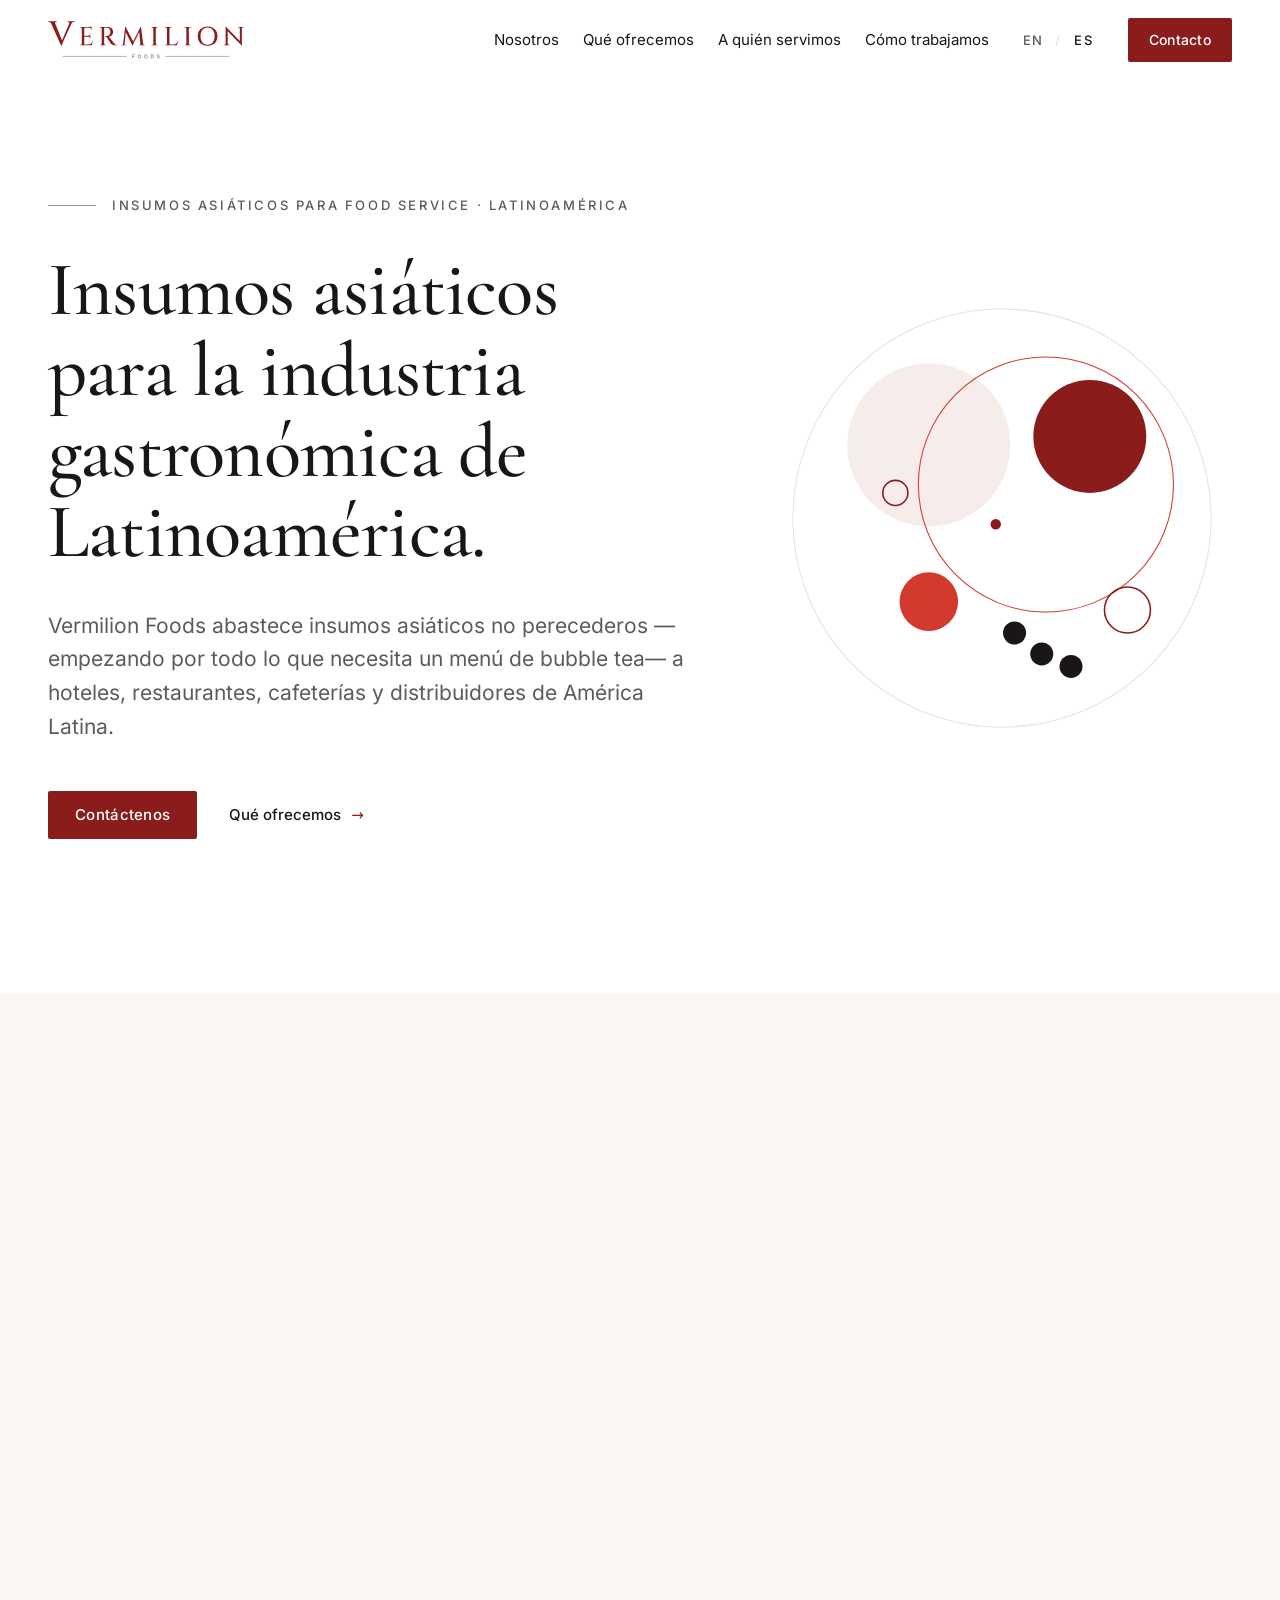
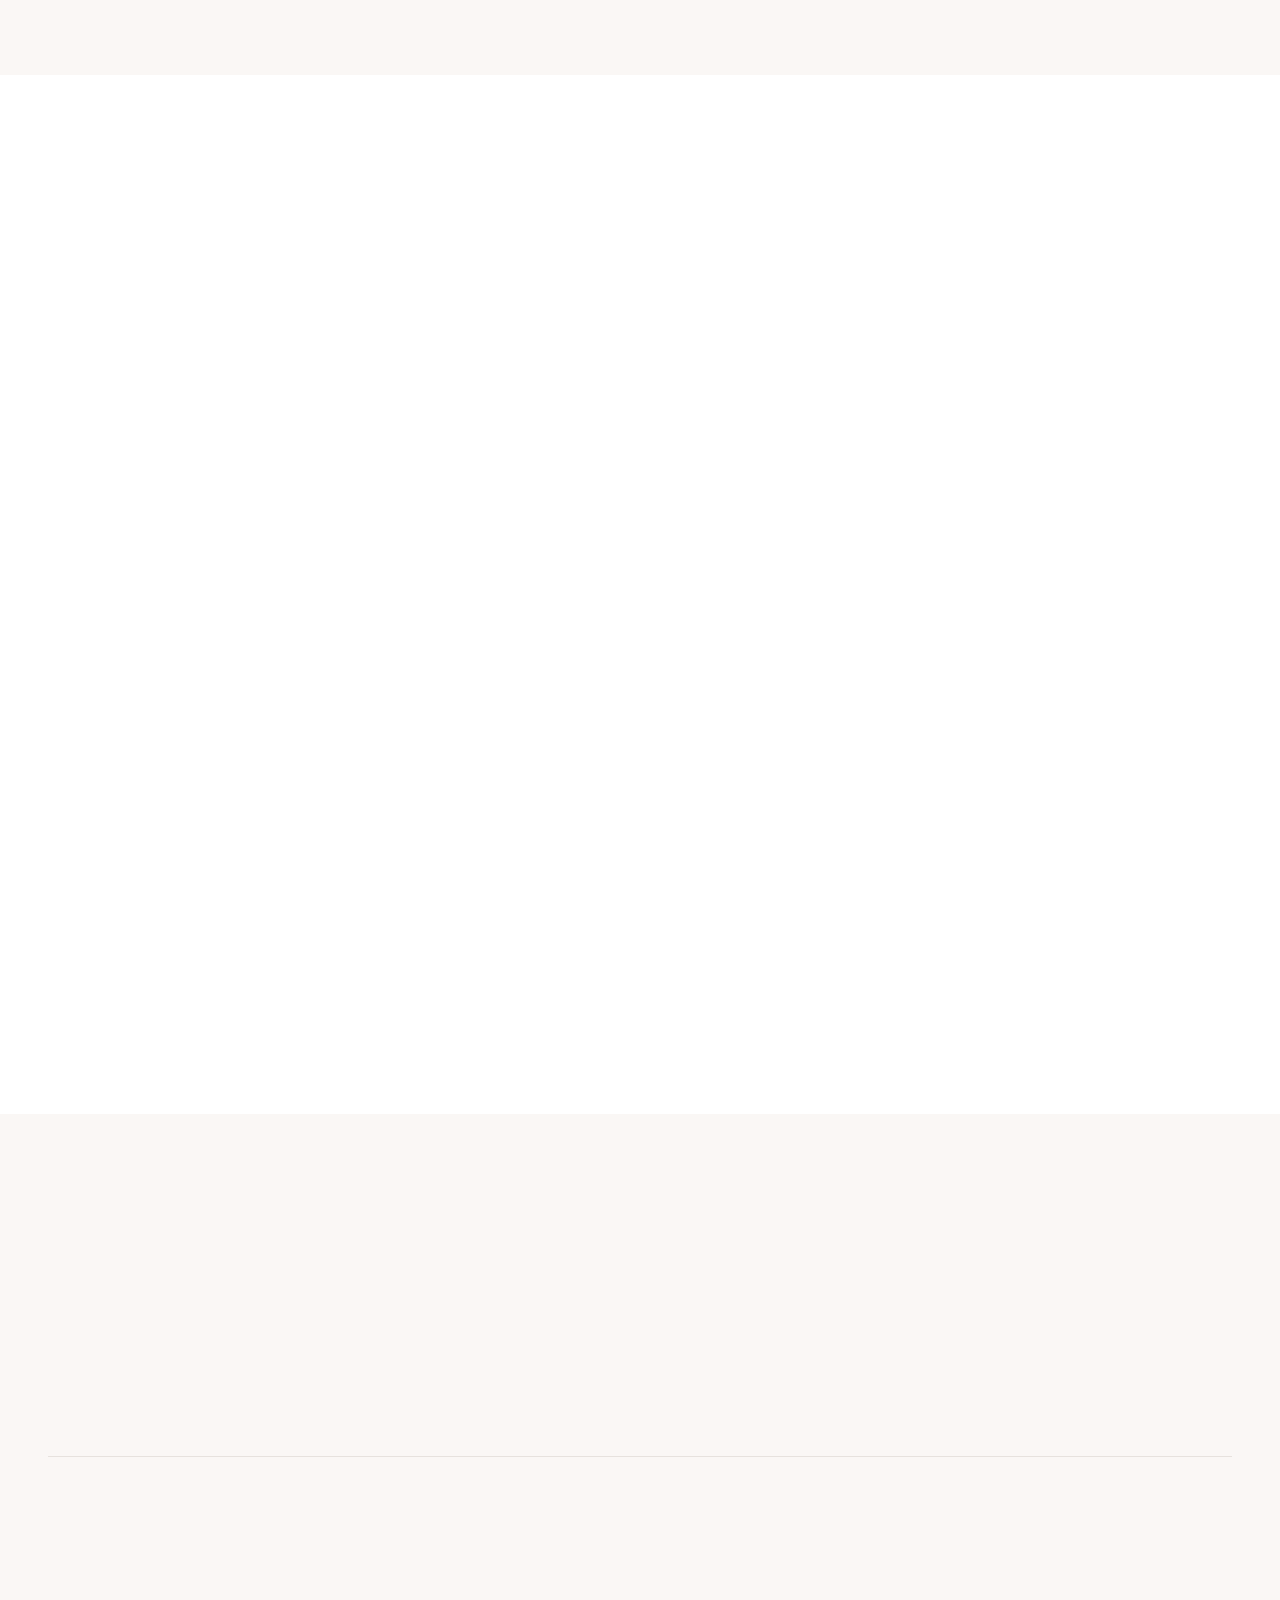
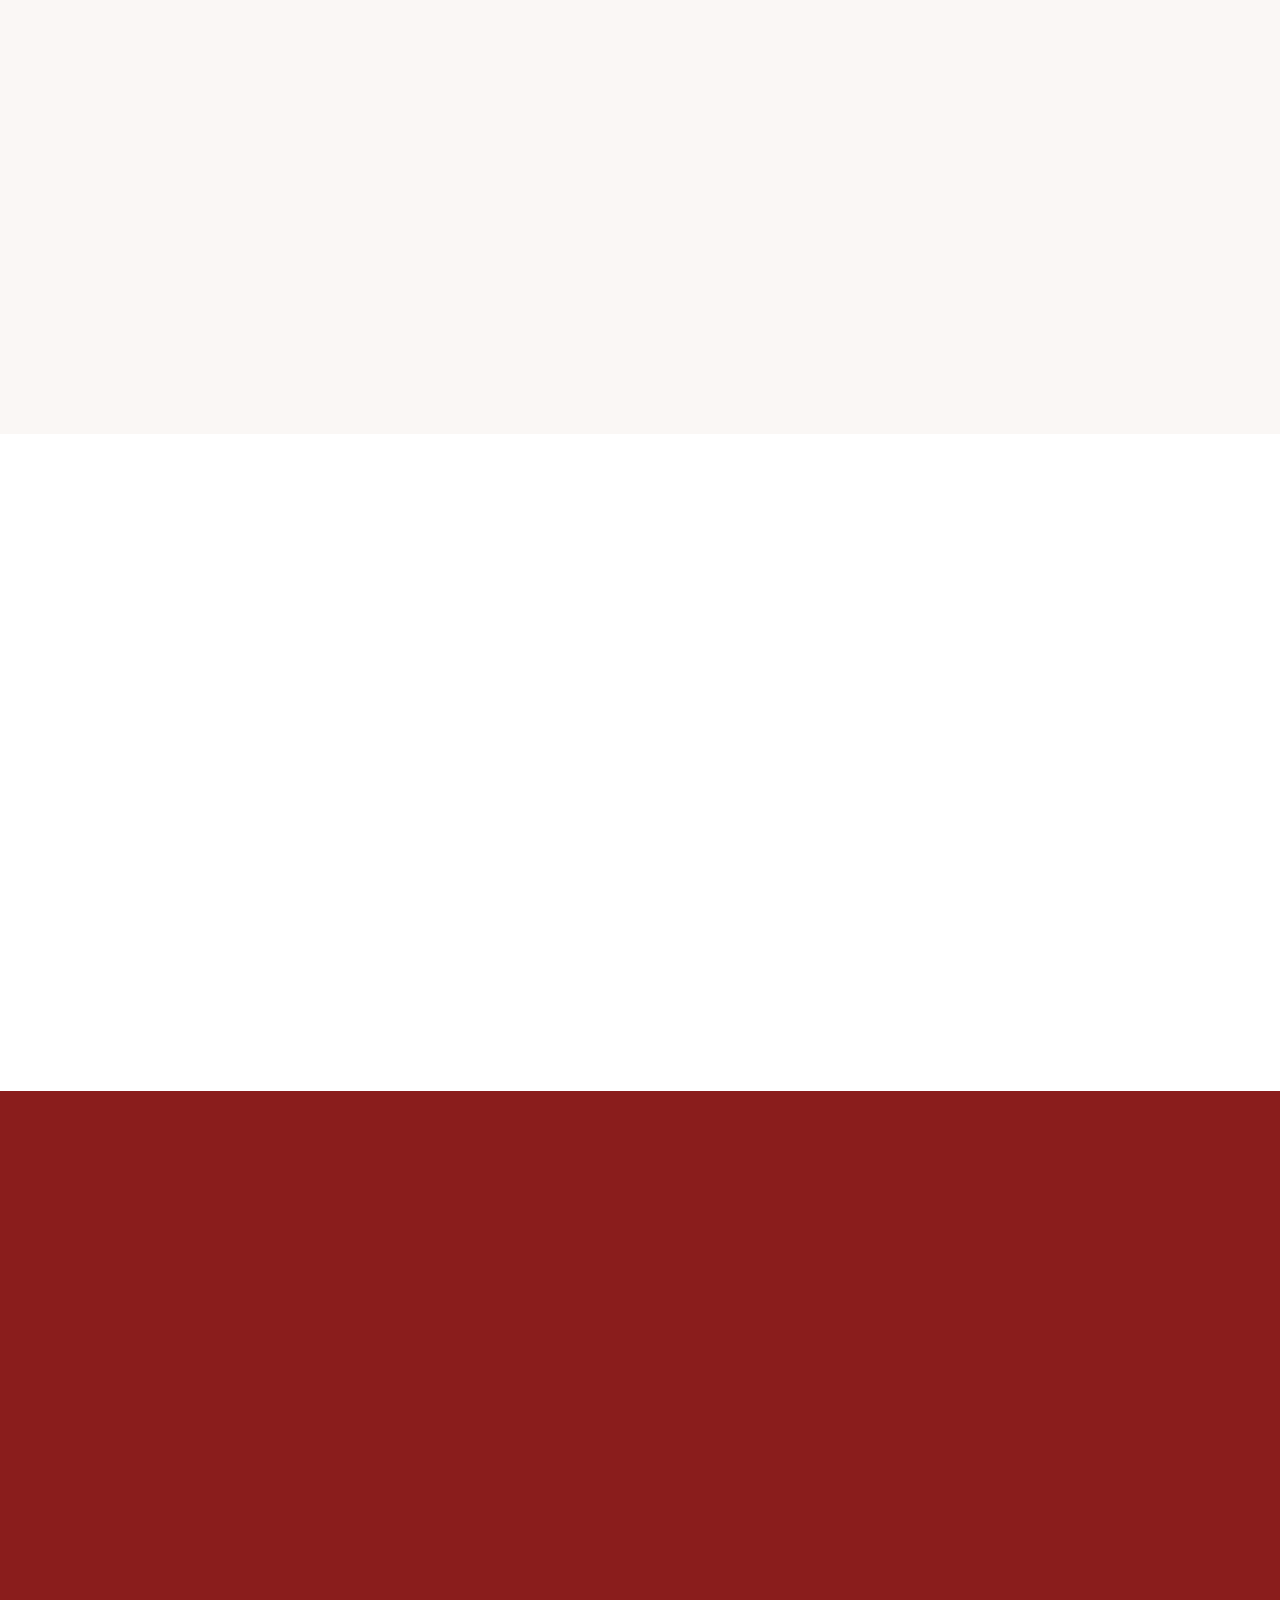
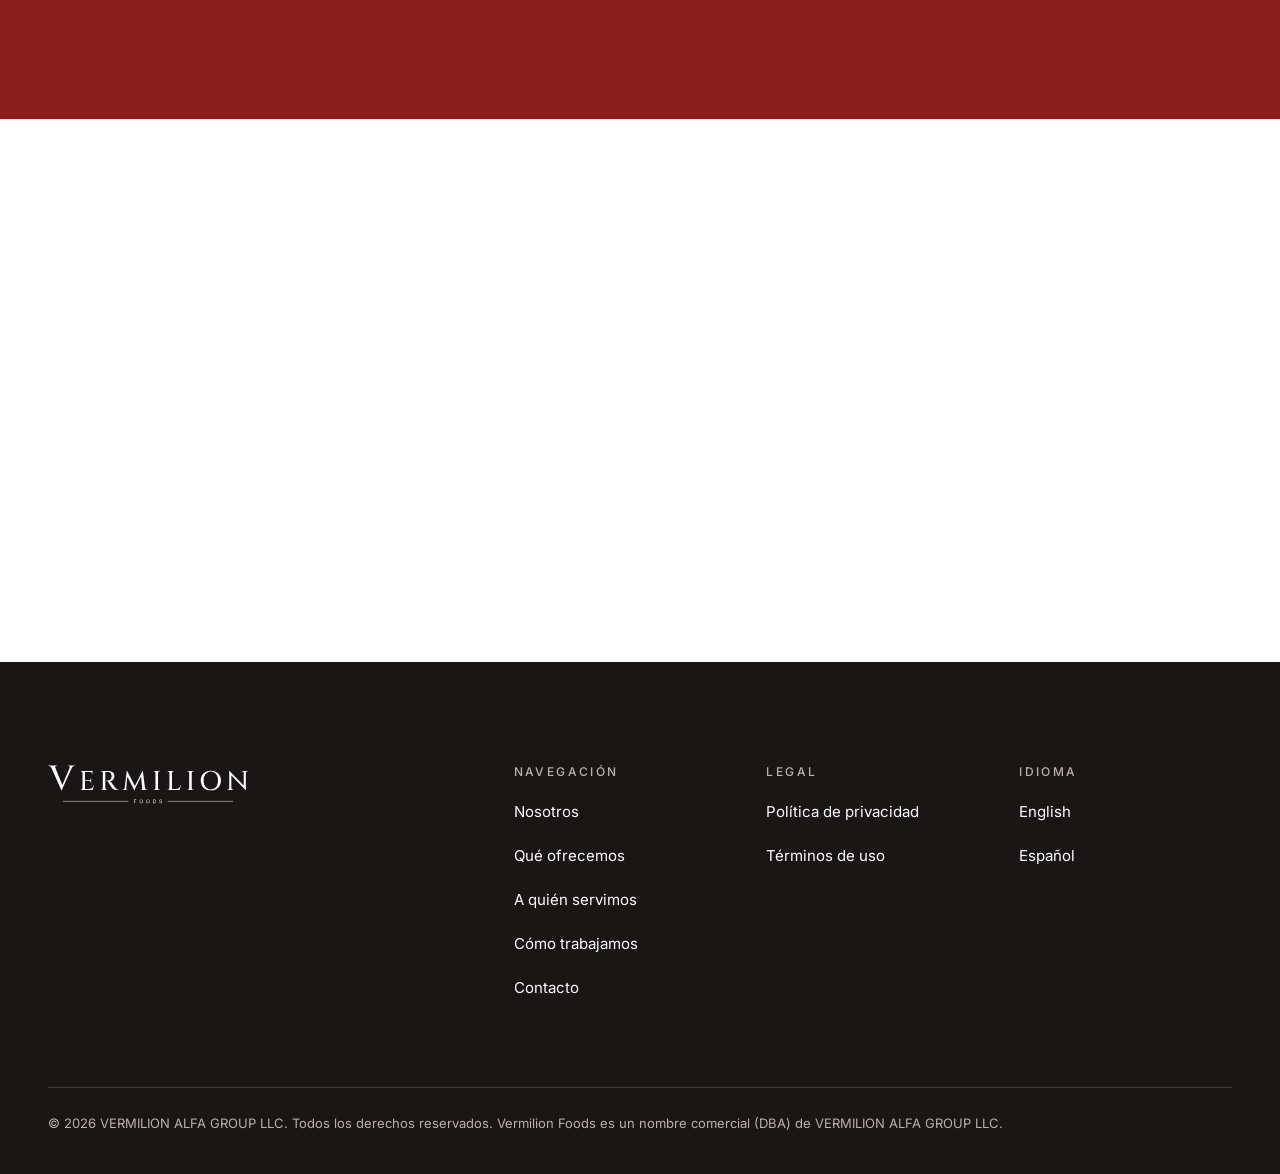
==== es/index.html @ 8b0ac6c6 "feat: publish bilingual Vermilion Foods phase 1 website" ====
<!doctype html>
<html lang="es">
<head>
  <meta charset="utf-8">
  <meta name="viewport" content="width=device-width, initial-scale=1">
  <meta http-equiv="Content-Security-Policy" content="default-src 'self'; img-src 'self' data:; style-src 'self'; font-src 'self'; script-src 'self'; connect-src 'self'; object-src 'none'; base-uri 'none'; form-action 'none'">
  <meta name="referrer" content="strict-origin-when-cross-origin">
  <title>Vermilion Foods — Insumos asiáticos para food service en Latinoamérica</title>
  <meta name="description" content="Vermilion Foods abastece insumos asiáticos no perecederos y de bubble tea a hoteles, restaurantes, cafeterías y distribuidores de Latinoamérica.">
  <link rel="canonical" href="https://jarvis-solutions-lab.github.io/vermilion-foods/es/">
  <link rel="alternate" hreflang="en" href="https://jarvis-solutions-lab.github.io/vermilion-foods/">
  <link rel="alternate" hreflang="es" href="https://jarvis-solutions-lab.github.io/vermilion-foods/es/">
  <link rel="alternate" hreflang="x-default" href="https://jarvis-solutions-lab.github.io/vermilion-foods/">
  <meta property="og:type" content="website">
  <meta property="og:site_name" content="Vermilion Foods">
  <meta property="og:title" content="Vermilion Foods — Insumos asiáticos para food service en Latinoamérica">
  <meta property="og:description" content="Vermilion Foods abastece insumos asiáticos no perecederos y de bubble tea a hoteles, restaurantes, cafeterías y distribuidores de Latinoamérica.">
  <meta property="og:url" content="https://jarvis-solutions-lab.github.io/vermilion-foods/es/">
  <meta property="og:image" content="https://jarvis-solutions-lab.github.io/vermilion-foods/assets/img/og-image.png">
  <meta property="og:image:width" content="1200">
  <meta property="og:image:height" content="630">
  <meta property="og:image:alt" content="Vermilion Foods">
  <meta property="og:locale" content="es_LA">
  <meta property="og:locale:alternate" content="en_US">
  <meta name="twitter:card" content="summary_large_image">
  <meta name="theme-color" content="#FFFFFF">
  <link rel="icon" href="../assets/img/favicon.svg" type="image/svg+xml">
  <link rel="apple-touch-icon" href="../assets/img/apple-touch-icon.png">
  <link rel="preload" href="../assets/fonts/cormorant-garamond-latin-500-normal.woff2" as="font" type="font/woff2" crossorigin>
  <link rel="stylesheet" href="../assets/css/styles.css">
  <script src="../assets/js/main.js"></script>
  <script type="application/ld+json">{"@context":"https://schema.org","@type":"Organization","name":"Vermilion Foods","legalName":"VERMILION ALFA GROUP LLC","url":"https://jarvis-solutions-lab.github.io/vermilion-foods/","logo":"https://jarvis-solutions-lab.github.io/vermilion-foods/assets/img/logo-vermilion-foods.svg"}</script><!-- data:EMAIL,PHONE,ADDRESS JSON-LD fields -->
</head>
<body>
  <a class="skip-link" href="#main">Saltar al contenido</a>
  <header class="site-header">
    <div class="wrap header-inner">
      <a class="brand" href="index.html"><img src="../assets/img/logo-vermilion-foods.svg" width="196" height="38" alt="Vermilion Foods"></a>
      <button class="menu-toggle" type="button" aria-expanded="false" aria-controls="site-menu"><span>Menú</span><span class="menu-icon" aria-hidden="true"></span></button>
      <div class="site-menu" id="site-menu">
        <nav aria-label="Principal">
          <ul class="nav-list">
            <li><a href="#about">Nosotros</a></li>
            <li><a href="#products">Qué ofrecemos</a></li>
            <li><a href="#customers">A quién servimos</a></li>
            <li><a href="#process">Cómo trabajamos</a></li>
          </ul>
        </nav>
        <div class="lang" role="group" aria-label="Idioma"><a href="../index.html" hreflang="en" lang="en"><span aria-hidden="true">EN</span><span class="visually-hidden">English</span></a><span class="sep" aria-hidden="true">/</span><span aria-current="true" lang="es"><span aria-hidden="true">ES</span><span class="visually-hidden">Español</span></span></div>
        <a class="btn btn-primary btn-sm" href="#contact">Contacto</a>
      </div>
    </div>
  </header>
  <main id="main">
    <section class="hero" aria-labelledby="hero-title">
      <div class="wrap hero-grid">
        <div>
          <p class="eyebrow">Insumos asiáticos para food service · Latinoamérica</p>
          <h1 id="hero-title">Insumos asiáticos para la industria gastronómica de Latinoamérica.</h1>
          <p class="lead">Vermilion Foods abastece insumos asiáticos no perecederos —empezando por todo lo que necesita un menú de bubble tea— a hoteles, restaurantes, cafeterías y distribuidores de América Latina.</p>
          <div class="hero-actions">
            <a class="btn btn-primary" href="#contact">Contáctenos</a>
            <a class="link-arrow" href="#products">Qué ofrecemos <span class="arrow" aria-hidden="true">→</span></a>
          </div>
        </div>
        <div class="hero-art">
          <svg viewBox="0 0 440 440" width="440" height="440" aria-hidden="true" focusable="false">
            <circle cx="220" cy="220" r="200" fill="none" stroke="#E7E2DE" stroke-width="1"/>
            <circle cx="150" cy="150" r="78" fill="#F6ECEA"/>
            <circle cx="262" cy="188" r="122" fill="none" stroke="#D23A2E" stroke-width="1"/>
            <circle cx="304" cy="142" r="54" fill="#8A1D1C"/>
            <circle cx="150" cy="300" r="28" fill="#D23A2E"/>
            <circle cx="340" cy="308" r="22" fill="none" stroke="#8A1D1C" stroke-width="1.5"/>
            <circle cx="118" cy="196" r="12" fill="none" stroke="#8A1D1C" stroke-width="1.5"/>
            <circle cx="232" cy="330" r="11" fill="#1A1615"/>
            <circle cx="258" cy="350" r="11" fill="#1A1615"/>
            <circle cx="286" cy="362" r="11" fill="#1A1615"/>
            <circle cx="214" cy="226" r="5" fill="#8A1D1C"/>
          </svg>
        </div>
      </div>
    </section>

    <section class="section section--warm" id="about" aria-labelledby="about-title">
      <div class="wrap">
        <p class="eyebrow" data-reveal>Nosotros</p>
        <div class="about-grid">
          <h2 id="about-title" data-reveal>Un puente entre productores asiáticos y cocinas latinoamericanas.</h2>
          <div class="prose" data-reveal>
            <p>Vermilion Foods es un proveedor de insumos asiáticos de alimentos y bebidas para empresas. Conectamos a fabricantes en Asia con operadores gastronómicos de Latinoamérica que necesitan productos consistentes, comunicación clara y un abastecimiento confiable.</p>
            <p>Hoy nos enfocamos en la categoría de bubble tea, con un portafolio pensado para crecer junto al menú de nuestros clientes. Trabajamos exclusivamente con productos no perecederos, lo que simplifica la logística y mantiene una calidad predecible.</p>
            <p class="legal-note">Vermilion Foods es un nombre comercial de <strong>VERMILION ALFA GROUP LLC</strong>.<!-- data:STATE_OF_FORMATION legal note --></p>
          </div>
        </div>
      </div>
    </section>

    <section class="section" id="products" aria-labelledby="products-title">
      <div class="wrap">
        <div class="section-head">
          <p class="eyebrow" data-reveal>Qué ofrecemos</p>
          <h2 id="products-title" data-reveal>Un portafolio enfocado y no perecedero para operadores profesionales.</h2>
        </div>
        <ul class="cards">
          <li class="card" data-reveal>
            <span class="numeral" aria-hidden="true">01</span>
            <h3>Tés y bases para bebidas</h3>
            <p>Hojas de té, polvos para té con leche, polvos saborizados y cremas no lácteas.</p>
          </li>
          <li class="card" data-reveal>
            <span class="numeral" aria-hidden="true">02</span>
            <h3>Toppings</h3>
            <p>Perlas de tapioca, popping boba y jaleas en formatos para food service.</p>
          </li>
          <li class="card" data-reveal>
            <span class="numeral" aria-hidden="true">03</span>
            <h3>Jarabes y sabores</h3>
            <p>Jarabes, concentrados de fruta y endulzantes para bebidas consistentes a gran volumen.</p>
          </li>
          <li class="card" data-reveal>
            <span class="numeral" aria-hidden="true">04</span>
            <h3>Especialidades asiáticas de despensa</h3>
            <p>Una selección en crecimiento de insumos asiáticos no perecederos para cocinas profesionales.</p>
          </li>
        </ul>
        <p class="footnote" data-reveal>La disponibilidad de productos varía según el mercado. Contáctenos para conocer el portafolio actual.</p>
      </div>
    </section>

    <section class="section section--warm" id="customers" aria-labelledby="customers-title">
      <div class="wrap">
        <div class="section-head">
          <p class="eyebrow" data-reveal>A quién servimos</p>
          <h2 id="customers-title" data-reveal>Hecho para el canal HORECA.</h2>
        </div>
        <ul class="rows">
          <li class="row" data-reveal>
            <span class="row-index" aria-hidden="true">01</span>
            <h3>Tiendas de bubble tea y cafeterías</h3>
            <p>Los insumos base para la operación diaria.</p>
          </li>
          <li class="row" data-reveal>
            <span class="row-index" aria-hidden="true">02</span>
            <h3>Restaurantes</h3>
            <p>Insumos asiáticos para cocina y programa de bebidas.</p>
          </li>
          <li class="row" data-reveal>
            <span class="row-index" aria-hidden="true">03</span>
            <h3>Hoteles y catering</h3>
            <p>Abastecimiento confiable en formatos institucionales.</p>
          </li>
          <li class="row" data-reveal>
            <span class="row-index" aria-hidden="true">04</span>
            <h3>Distribuidores y mayoristas</h3>
            <p>Un aliado de abastecimiento para la categoría asiática.</p>
          </li>
        </ul>
      </div>
    </section>

    <section class="section" id="process" aria-labelledby="process-title">
      <div class="wrap">
        <div class="section-head">
          <p class="eyebrow" data-reveal>Cómo trabajamos</p>
          <h2 id="process-title" data-reveal>Del origen a su operación.</h2>
        </div>
        <ol class="steps">
          <li class="step" data-reveal>
            <span class="numeral" aria-hidden="true">01</span>
            <h3>Abastecimiento</h3>
            <p>Seleccionamos productos de fabricantes establecidos en Asia.</p>
          </li>
          <li class="step" data-reveal>
            <span class="numeral" aria-hidden="true">02</span>
            <h3>Cadena de suministro</h3>
            <p>Coordinamos el recorrido desde el origen hasta el mercado de destino.</p>
          </li>
          <li class="step" data-reveal>
            <span class="numeral" aria-hidden="true">03</span>
            <h3>Servicio</h3>
            <p>Atención en español e inglés, antes y después de cada pedido.</p>
          </li>
        </ol>
      </div>
    </section>

    <section class="band" aria-labelledby="band-title">
      <div class="wrap band-inner" data-reveal>
        <img class="band-logo" src="../assets/img/logo-vermilion-foods-white.svg" width="300" height="59" alt="Vermilion Foods">
        <h2 id="band-title">Atendemos a clientes empresariales en toda Latinoamérica.</h2>
        <p>Contáctenos para confirmar disponibilidad en su país.</p>
        <a class="btn btn-light" href="#contact">Contáctenos</a>
      </div>
    </section>

    <section class="section" id="contact" aria-labelledby="contact-title">
      <div class="wrap contact-grid">
        <div>
          <p class="eyebrow" data-reveal>Contacto</p>
          <h2 id="contact-title" data-reveal>Hablemos de su operación.</h2>
          <p class="lead" data-reveal>Para información de productos, precios y disponibilidad, escriba directamente a nuestro equipo. Atendemos únicamente a empresas.</p>
          <!-- data:EMAIL "Escríbanos" mailto button (btn btn-primary) -->
        </div>
        <div class="identity" data-reveal>
          <p class="identity-name">VERMILION ALFA GROUP LLC</p>
          <p class="identity-dba">dba Vermilion Foods</p>
          <!-- data:EMAIL,PHONE,ADDRESS_LINE,ADDRESS_CITY_STATE_ZIP,ADDRESS_COUNTRY,BUSINESS_HOURS contact details (dl.identity-details; address in <address>) -->
        </div>
      </div>
    </section>
  </main>
  <footer class="site-footer">
    <div class="wrap">
      <div class="footer-grid">
        <div>
          <img class="footer-logo" src="../assets/img/logo-vermilion-foods-white.svg" width="200" height="39" alt="Vermilion Foods">
        </div>
        <nav class="footer-col" aria-label="Navegación">
          <h2>Navegación</h2>
          <ul>
            <li><a href="#about">Nosotros</a></li>
            <li><a href="#products">Qué ofrecemos</a></li>
            <li><a href="#customers">A quién servimos</a></li>
            <li><a href="#process">Cómo trabajamos</a></li>
            <li><a href="#contact">Contacto</a></li>
          </ul>
        </nav>
        <nav class="footer-col" aria-label="Legal">
          <h2>Legal</h2>
          <ul>
            <li><a href="privacidad.html">Política de privacidad</a></li>
            <li><a href="terminos.html">Términos de uso</a></li>
          </ul>
        </nav>
        <div class="footer-col">
          <h2>Idioma</h2>
          <ul>
            <li><a href="../index.html" hreflang="en" lang="en">English</a></li>
            <li><a href="index.html" hreflang="es" lang="es" aria-current="true">Español</a></li>
          </ul>
          <!-- data:LINKEDIN_URL footer link -->
        </div>
      </div>
      <p class="footer-legal">© <span data-year>2026</span> VERMILION ALFA GROUP LLC. Todos los derechos reservados. Vermilion Foods es un nombre comercial (DBA) de VERMILION ALFA GROUP LLC.</p>
    </div>
  </footer>
</body>
</html>
---- assets/css/styles.css ----
/* Vermilion Foods — styles.css
   Single stylesheet. Mobile-first. No external requests. */

@font-face {
  font-family: "Cormorant Garamond";
  font-style: normal;
  font-weight: 500;
  font-display: swap;
  src: url("../fonts/cormorant-garamond-latin-500-normal.woff2") format("woff2");
}
@font-face {
  font-family: "Cormorant Garamond";
  font-style: normal;
  font-weight: 600;
  font-display: swap;
  src: url("../fonts/cormorant-garamond-latin-600-normal.woff2") format("woff2");
}
@font-face {
  font-family: "Inter";
  font-style: normal;
  font-weight: 400;
  font-display: swap;
  src: url("../fonts/inter-latin-400-normal.woff2") format("woff2");
}
@font-face {
  font-family: "Inter";
  font-style: normal;
  font-weight: 500;
  font-display: swap;
  src: url("../fonts/inter-latin-500-normal.woff2") format("woff2");
}

:root {
  --vermilion: #8A1D1C;
  --vermilion-dark: #6E1615;
  --vermilion-bright: #D23A2E;
  --vermilion-tint: #F6ECEA;
  --ink: #1A1615;
  --gray: #5E5A58;
  --line: #E7E2DE;
  --paper: #FFFFFF;
  --paper-warm: #FAF7F5;

  --serif: "Cormorant Garamond", Georgia, "Times New Roman", serif;
  --sans: "Inter", system-ui, -apple-system, "Segoe UI", Roboto, sans-serif;

  --gutter: 24px;
  --section: clamp(80px, 12vw, 160px);
  --header-h: 72px;
  --measure: 65ch;
}

@media (min-width: 768px) {
  :root { --gutter: 48px; --header-h: 80px; }
}
@media (min-width: 1440px) {
  :root { --gutter: 64px; }
}

*, *::before, *::after { box-sizing: border-box; }

html {
  -webkit-text-size-adjust: 100%;
  text-size-adjust: 100%;
  scroll-behavior: smooth;
  scroll-padding-top: calc(var(--header-h) + 16px);
}

body {
  margin: 0;
  background: var(--paper);
  color: var(--ink);
  font-family: var(--sans);
  font-weight: 400;
  font-size: clamp(1.0625rem, 1rem + 0.25vw, 1.125rem);
  line-height: 1.6;
  -webkit-font-smoothing: antialiased;
  text-rendering: optimizeLegibility;
  overflow-wrap: break-word;
}

img, svg { display: block; max-width: 100%; height: auto; }

h1, h2, h3, p, ul, ol, dl, figure { margin: 0; }
ul[role="list"], .plain-list { list-style: none; padding: 0; }

a { color: var(--vermilion); text-decoration-thickness: 1px; text-underline-offset: 0.2em; }
a:hover { color: var(--vermilion-dark); }

:focus-visible {
  outline: 2px solid var(--vermilion);
  outline-offset: 3px;
  border-radius: 1px;
}

.visually-hidden {
  position: absolute !important;
  width: 1px; height: 1px;
  margin: -1px; padding: 0; border: 0;
  overflow: hidden; clip: rect(0 0 0 0); clip-path: inset(50%);
  white-space: nowrap;
}

.skip-link {
  position: absolute;
  left: var(--gutter);
  top: -100px;
  z-index: 100;
  padding: 12px 18px;
  background: var(--ink);
  color: var(--paper);
  font-size: 0.9375rem;
  font-weight: 500;
  text-decoration: none;
  border-radius: 2px;
}
.skip-link:focus { top: 12px; color: var(--paper); }

.wrap {
  width: 100%;
  max-width: calc(1200px + 2 * var(--gutter));
  margin-inline: auto;
  padding-inline: var(--gutter);
}

/* ---------- Typography ---------- */

.display, h1, h2 {
  font-family: var(--serif);
  font-weight: 500;
  color: var(--ink);
  letter-spacing: -0.01em;
}

h1, .h1 {
  font-size: clamp(2.5rem, 6vw, 5rem);
  line-height: 1.05;
}

h2 {
  font-size: clamp(2rem, 1.4rem + 2.6vw, 3.25rem);
  line-height: 1.1;
}

h3 {
  font-family: var(--serif);
  font-weight: 600;
  font-size: clamp(1.375rem, 1.2rem + 0.6vw, 1.625rem);
  line-height: 1.2;
  color: var(--ink);
}

.lead {
  font-size: clamp(1.125rem, 1.05rem + 0.35vw, 1.3125rem);
  line-height: 1.6;
  color: var(--gray);
  max-width: 58ch;
}

.prose p { max-width: var(--measure); }
.prose p + p { margin-top: 1.25em; }

/* Signature motif from the logo: fine rule + spaced uppercase label */
.eyebrow {
  display: flex;
  align-items: center;
  gap: 16px;
  margin-bottom: clamp(24px, 3vw, 36px);
  font-family: var(--sans);
  font-size: 0.8125rem;
  font-weight: 500;
  line-height: 1.4;
  letter-spacing: 0.2em;
  text-transform: uppercase;
  color: var(--gray);
}
.eyebrow::before {
  content: "";
  flex: 0 0 32px;
  height: 1px;
  background: currentColor;
  opacity: 0.6;
}
@media (min-width: 768px) { .eyebrow::before { flex-basis: 48px; } }
/* Long labels may wrap on small screens: keep the rule on the first line */
.eyebrow:not(.eyebrow--center) { align-items: flex-start; }
.eyebrow:not(.eyebrow--center)::before { margin-top: 0.7em; }
.eyebrow--center { justify-content: center; text-align: center; }
.eyebrow--center::after {
  content: "";
  flex: 0 0 48px;
  height: 1px;
  background: currentColor;
  opacity: 0.6;
}

/* ---------- Buttons ---------- */

.btn {
  display: inline-flex;
  align-items: center;
  justify-content: center;
  min-height: 48px;
  padding: 12px 26px;
  border: 1px solid transparent;
  border-radius: 2px;
  font-family: var(--sans);
  font-size: 0.9375rem;
  font-weight: 500;
  letter-spacing: 0.02em;
  line-height: 1.2;
  text-decoration: none;
  transition: background-color 0.2s ease, color 0.2s ease, border-color 0.2s ease;
}
.btn-primary { background: var(--vermilion); color: var(--paper); }
.btn-primary:hover, .btn-primary:active { background: var(--vermilion-dark); color: var(--paper); }
.btn-sm { min-height: 44px; padding: 10px 20px; font-size: 0.875rem; }
.btn-light { background: var(--paper); color: var(--vermilion); }
.btn-light:hover { background: var(--vermilion-tint); color: var(--vermilion-dark); }

.link-arrow {
  display: inline-flex;
  align-items: center;
  gap: 10px;
  min-height: 48px;
  font-size: 0.9375rem;
  font-weight: 500;
  color: var(--ink);
  text-decoration: none;
}
.link-arrow .arrow { display: inline-block; color: var(--vermilion); transition: transform 0.2s ease; }
.link-arrow:hover { color: var(--vermilion); }
.link-arrow:hover .arrow, .link-arrow:focus-visible .arrow { transform: translateX(4px); }

/* ---------- Header ---------- */

.site-header {
  position: sticky;
  top: 0;
  z-index: 50;
  background: rgba(255, 255, 255, 0.92);
  -webkit-backdrop-filter: saturate(160%) blur(12px);
  backdrop-filter: saturate(160%) blur(12px);
  border-bottom: 1px solid transparent;
  transition: border-color 0.25s ease;
}
.site-header.is-scrolled, html:not(.js) .site-header { border-bottom-color: var(--line); }

.header-inner {
  display: flex;
  align-items: center;
  justify-content: space-between;
  gap: 16px;
  min-height: var(--header-h);
}

.brand {
  display: inline-flex;
  align-items: center;
  flex: 0 0 auto;
  min-height: 44px;
  padding: 4px 0;
}
.brand img { width: 160px; height: auto; }
@media (min-width: 768px) { .brand img { width: 196px; } }

.menu-toggle {
  display: none;
  align-items: center;
  gap: 10px;
  min-height: 44px;
  min-width: 44px;
  padding: 0 4px 0 12px;
  border: 0;
  background: transparent;
  color: var(--ink);
  font: 500 0.875rem/1 var(--sans);
  letter-spacing: 0.08em;
  text-transform: uppercase;
  cursor: pointer;
}
.menu-icon, .menu-icon::before, .menu-icon::after {
  display: block;
  width: 22px;
  height: 1.5px;
  background: currentColor;
  transition: transform 0.2s ease, opacity 0.2s ease;
}
.menu-icon { position: relative; }
.menu-icon::before, .menu-icon::after { content: ""; position: absolute; left: 0; }
.menu-icon::before { top: -7px; }
.menu-icon::after { top: 7px; }
.menu-toggle[aria-expanded="true"] .menu-icon { background: transparent; }
.menu-toggle[aria-expanded="true"] .menu-icon::before { transform: translateY(7px) rotate(45deg); }
.menu-toggle[aria-expanded="true"] .menu-icon::after { transform: translateY(-7px) rotate(-45deg); }

.site-menu { display: flex; align-items: center; gap: 28px; }

.nav-list {
  display: flex;
  align-items: center;
  gap: 4px 24px;
  margin: 0;
  padding: 0;
  list-style: none;
}
.nav-list a, .lang a, .lang span[aria-current] {
  display: inline-flex;
  align-items: center;
  min-height: 44px;
  color: var(--ink);
  font-size: 0.9375rem;
  text-decoration: none;
}
.nav-list a:hover { color: var(--vermilion); }

.lang {
  display: flex;
  align-items: center;
  gap: 6px;
  font-size: 0.8125rem;
  font-weight: 500;
  letter-spacing: 0.12em;
  color: var(--gray);
}
.lang a, .lang span[aria-current] { min-width: 32px; justify-content: center; font-size: 0.8125rem; }
.lang a { color: var(--gray); }
.lang a:hover { color: var(--vermilion); }
.lang [aria-current] { color: var(--ink); text-decoration: underline; text-decoration-color: var(--vermilion); text-underline-offset: 0.45em; }
.lang .sep { color: var(--line); }

/* Compact header: below 1120px the menu collapses */
@media (max-width: 1119.98px) {
  /* Without JS: the full menu is shown, wrapped beneath the logo, header not sticky */
  html:not(.js) .site-header { position: relative; }
  html:not(.js) .header-inner { flex-wrap: wrap; padding-block: 8px; }
  html:not(.js) .site-menu { flex-wrap: wrap; width: 100%; gap: 0 24px; padding-bottom: 8px; }
  html:not(.js) .nav-list { flex-wrap: wrap; width: 100%; }

  .js .menu-toggle { display: inline-flex; }
  .js .site-menu {
    position: absolute;
    left: 0;
    right: 0;
    top: 100%;
    display: none;
    flex-direction: column;
    align-items: stretch;
    gap: 0;
    padding: 8px var(--gutter) 28px;
    background: var(--paper);
    border-bottom: 1px solid var(--line);
    max-height: calc(100vh - var(--header-h));
    overflow-y: auto;
  }
  .js .site-menu.is-open { display: flex; }
  .js .site-menu .nav-list { flex-direction: column; align-items: stretch; gap: 0; }
  .js .site-menu .nav-list a {
    width: 100%;
    min-height: 56px;
    border-bottom: 1px solid var(--line);
    font-family: var(--serif);
    font-size: 1.5rem;
    font-weight: 500;
  }
  .js .site-menu .lang { padding: 16px 0; }
  .js .site-menu .btn { align-self: flex-start; }
}

/* ---------- Sections ---------- */

.section { padding-block: var(--section); }
.section--warm { background: var(--paper-warm); }
.section-head { max-width: 820px; margin-bottom: clamp(48px, 6vw, 80px); }

/* Hero */
.hero { padding-block: clamp(56px, 9vw, 128px) var(--section); overflow: hidden; }
.hero-grid { display: grid; gap: clamp(40px, 6vw, 72px); align-items: center; }
.hero h1 { max-width: 18ch; }
.hero .lead { margin-top: clamp(24px, 3vw, 36px); }
.hero-actions { display: flex; flex-wrap: wrap; align-items: center; gap: 12px 32px; margin-top: clamp(32px, 4vw, 48px); }
.hero-art { width: min(100%, 420px); justify-self: center; }
.hero-art svg { width: 100%; height: auto; }
@media (min-width: 1024px) {
  .hero-grid { grid-template-columns: minmax(0, 7fr) minmax(0, 5fr); }
  .hero-art { width: 100%; max-width: 460px; justify-self: end; }
}
@media (max-width: 767.98px) {
  .hero-art { width: min(72%, 300px); }
}

/* About */
.about-grid { display: grid; gap: clamp(32px, 5vw, 80px); }
.legal-note {
  margin-top: clamp(32px, 4vw, 48px);
  padding-top: 24px;
  border-top: 1px solid var(--line);
  font-size: 0.9375rem;
  color: var(--gray);
  max-width: var(--measure);
}
.legal-note strong { color: var(--ink); font-weight: 500; letter-spacing: 0.02em; }
@media (min-width: 1024px) {
  .about-grid { grid-template-columns: minmax(0, 5fr) minmax(0, 6fr); }
  .about-grid h2 { position: sticky; top: calc(var(--header-h) + 32px); align-self: start; }
}

/* Cards */
.cards { display: grid; gap: 16px; margin: 0; padding: 0; list-style: none; }
.card {
  display: flex;
  flex-direction: column;
  gap: 16px;
  padding: clamp(28px, 3vw, 40px);
  background: var(--paper);
  border: 1px solid var(--line);
  border-radius: 2px;
  transition: border-color 0.25s ease;
}
.card:hover { border-color: var(--vermilion); }
.numeral {
  font-family: var(--serif);
  font-weight: 500;
  font-size: clamp(2.75rem, 2.2rem + 2vw, 3.75rem);
  line-height: 1;
  color: var(--vermilion);
  font-variant-numeric: lining-nums;
}
.card .numeral { margin-bottom: clamp(16px, 3vw, 40px); }
.card p { color: var(--gray); font-size: 1rem; }
.footnote { margin-top: 32px; font-size: 0.9375rem; color: var(--gray); }
@media (min-width: 768px) { .cards { grid-template-columns: repeat(2, minmax(0, 1fr)); } }
@media (min-width: 1200px) { .cards { grid-template-columns: repeat(4, minmax(0, 1fr)); } }

/* Who we serve — rows */
.rows { margin: 0; padding: 0; list-style: none; border-top: 1px solid var(--line); }
.row {
  display: grid;
  gap: 8px 32px;
  padding-block: clamp(24px, 3vw, 36px);
  border-bottom: 1px solid var(--line);
}
.row-index { font-size: 0.8125rem; font-weight: 500; letter-spacing: 0.2em; color: var(--gray); padding-top: 0.35em; }
.row p { color: var(--gray); max-width: 52ch; }
@media (min-width: 768px) {
  .row { grid-template-columns: 64px minmax(0, 5fr) minmax(0, 6fr); align-items: baseline; }
}

/* How we work — steps */
.steps { display: grid; gap: 48px; margin: 0; padding: 0; list-style: none; }
.step { padding-top: 28px; border-top: 1px solid var(--ink); }
.step .numeral { font-size: 1.75rem; margin-bottom: 20px; }
.step h3 { margin-bottom: 12px; }
.step p { color: var(--gray); }
@media (min-width: 768px) { .steps { grid-template-columns: repeat(3, minmax(0, 1fr)); gap: clamp(24px, 4vw, 56px); } }

/* Feature band — the only vermilion section */
.band { background: var(--vermilion); color: var(--paper); padding-block: clamp(72px, 9vw, 120px); }
.band-inner { display: grid; gap: 32px; justify-items: center; text-align: center; }
.band-logo { width: min(300px, 72%); }
.band h2 { color: var(--paper); max-width: 20ch; font-size: clamp(2rem, 1.4rem + 2.4vw, 3rem); }
.band p { max-width: 48ch; color: var(--paper); font-size: 1.125rem; }
.band .btn-light { margin-top: 8px; }
.band :focus-visible { outline-color: var(--paper); }

/* Contact */
.contact-grid { display: grid; gap: clamp(40px, 6vw, 96px); }
.contact-grid .lead { margin-top: 24px; }
.identity {
  align-self: start;
  padding: clamp(28px, 3vw, 40px);
  border: 1px solid var(--line);
  border-radius: 2px;
  background: var(--paper);
}
.identity-name { font-size: 1rem; font-weight: 500; letter-spacing: 0.08em; color: var(--ink); }
.identity-dba { margin-top: 4px; color: var(--gray); font-size: 1rem; }
.identity-details { margin: 28px 0 0; padding: 0; }
.identity-details dt { font-size: 0.8125rem; font-weight: 500; letter-spacing: 0.2em; text-transform: uppercase; color: var(--gray); }
@media (min-width: 1024px) { .contact-grid { grid-template-columns: minmax(0, 7fr) minmax(0, 5fr); align-items: end; } }

/* ---------- Footer ---------- */

.site-footer { background: var(--ink); color: #D9D3CF; padding-block: clamp(64px, 8vw, 104px) 40px; font-size: 0.9375rem; }
.site-footer a { color: #FFFFFF; text-decoration: none; }
.site-footer a:hover { text-decoration: underline; color: #FFFFFF; }
.site-footer :focus-visible { outline-color: #FFFFFF; }
.footer-grid { display: grid; gap: 40px; }
.footer-logo { width: 200px; }
.footer-col h2 {
  margin-bottom: 12px;
  font-family: var(--sans);
  font-size: 0.75rem;
  font-weight: 500;
  letter-spacing: 0.2em;
  text-transform: uppercase;
  color: #B9B1AC;
}
.footer-col ul { margin: 0; padding: 0; list-style: none; }
.footer-col a { display: inline-flex; align-items: center; min-height: 44px; }
.footer-legal {
  margin-top: clamp(48px, 6vw, 80px);
  padding-top: 24px;
  border-top: 1px solid rgba(255, 255, 255, 0.16);
  font-size: 0.8125rem;
  line-height: 1.7;
  color: #B9B1AC;
  max-width: none;
}
@media (min-width: 768px) {
  .footer-grid { grid-template-columns: minmax(0, 2fr) repeat(3, minmax(0, 1fr)); }
}

/* ---------- Legal pages ---------- */

.legal-page { padding-block: clamp(56px, 8vw, 112px) var(--section); }
.legal-page h1 { font-size: clamp(2.5rem, 5vw, 4rem); }
.legal-meta { margin-top: 20px; color: var(--gray); font-size: 0.9375rem; }
.legal-body { margin-top: clamp(40px, 5vw, 64px); max-width: 720px; }
.legal-body section + section { margin-top: 40px; padding-top: 40px; border-top: 1px solid var(--line); }
.legal-body h2 { font-size: clamp(1.5rem, 1.3rem + 0.8vw, 1.875rem); margin-bottom: 12px; }
.legal-body p { color: var(--ink); }
.legal-body p + p { margin-top: 1em; }

/* ---------- Motion (progressive enhancement) ---------- */

.js .reveal-pending { opacity: 0; transform: translateY(12px); }
.js .reveal-pending.is-visible {
  opacity: 1;
  transform: none;
  transition: opacity 0.5s ease, transform 0.5s ease;
}

@media (prefers-reduced-motion: reduce) {
  html { scroll-behavior: auto; }
  *, *::before, *::after { transition: none !important; animation: none !important; }
  .js .reveal-pending { opacity: 1; transform: none; }
}

@media print {
  .site-header, .band, .hero-art, .skip-link { display: none !important; }
  .site-footer { background: none; color: #000; }
}
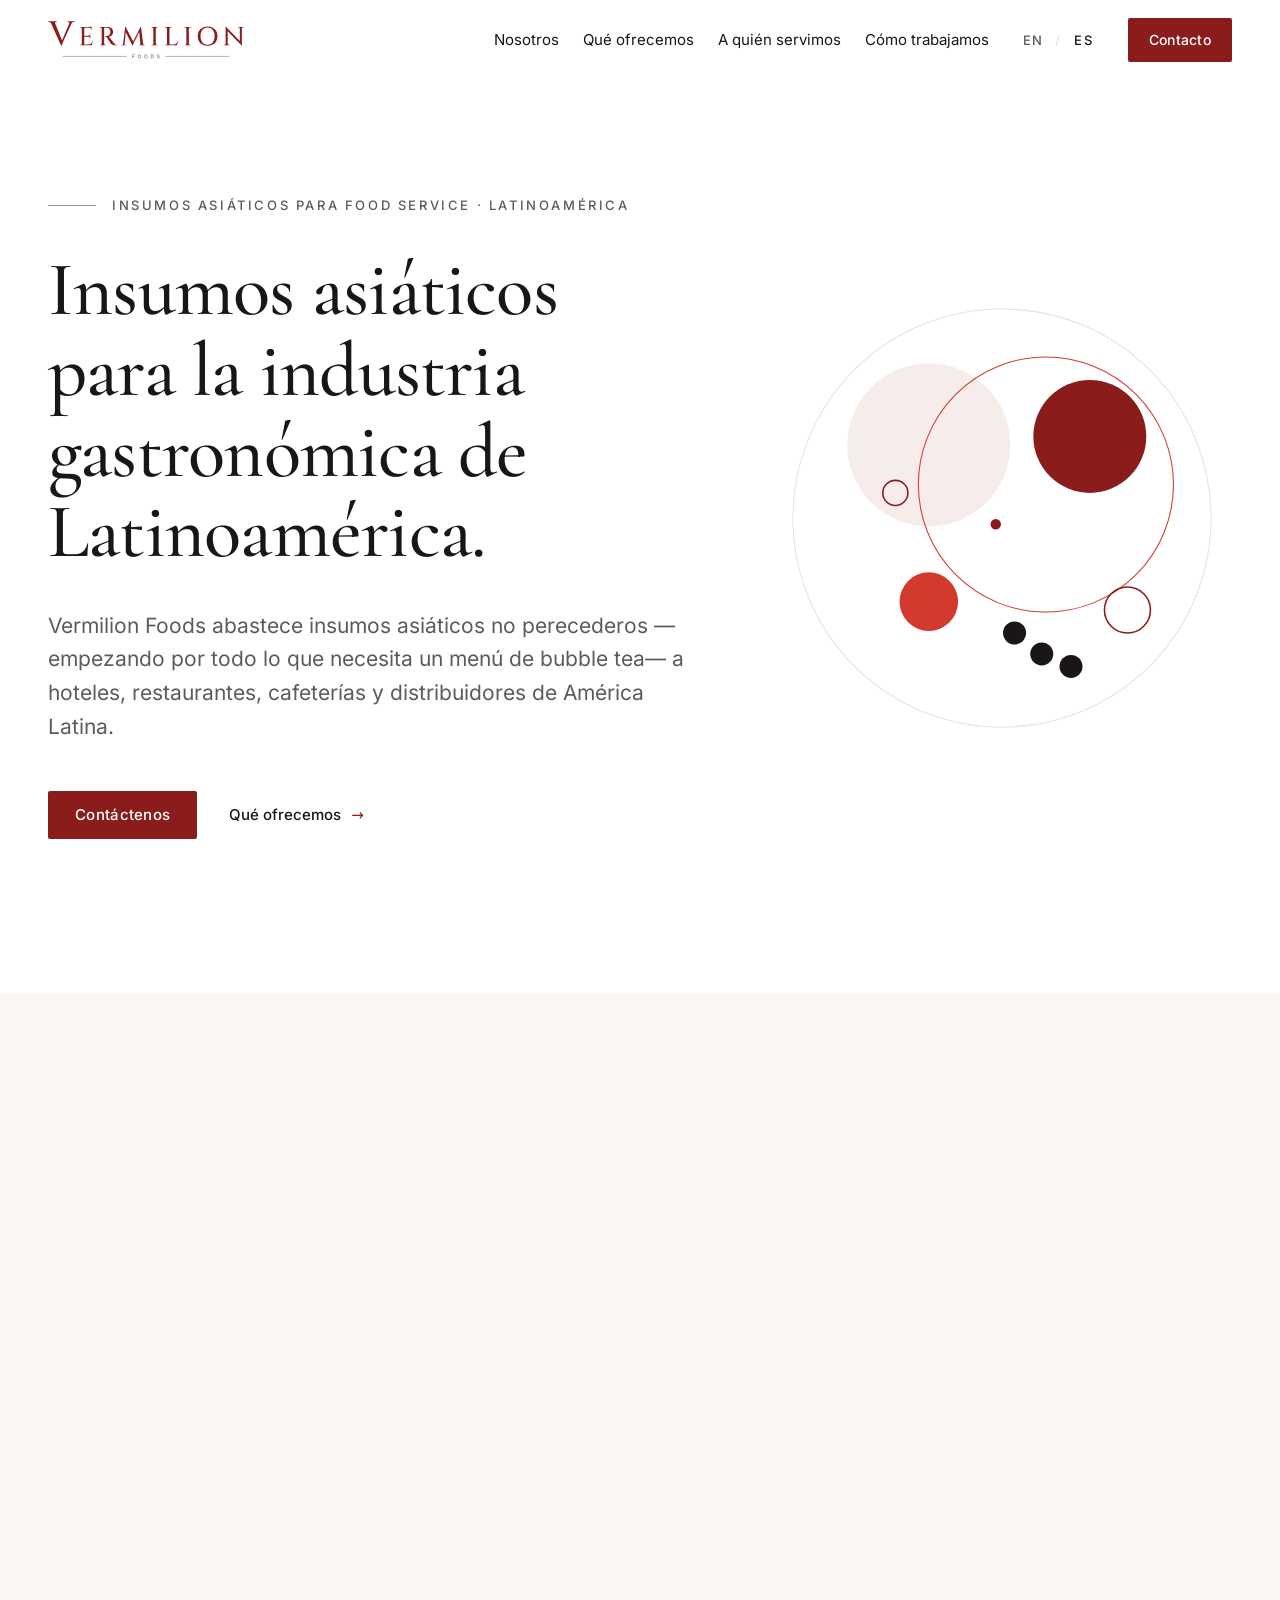
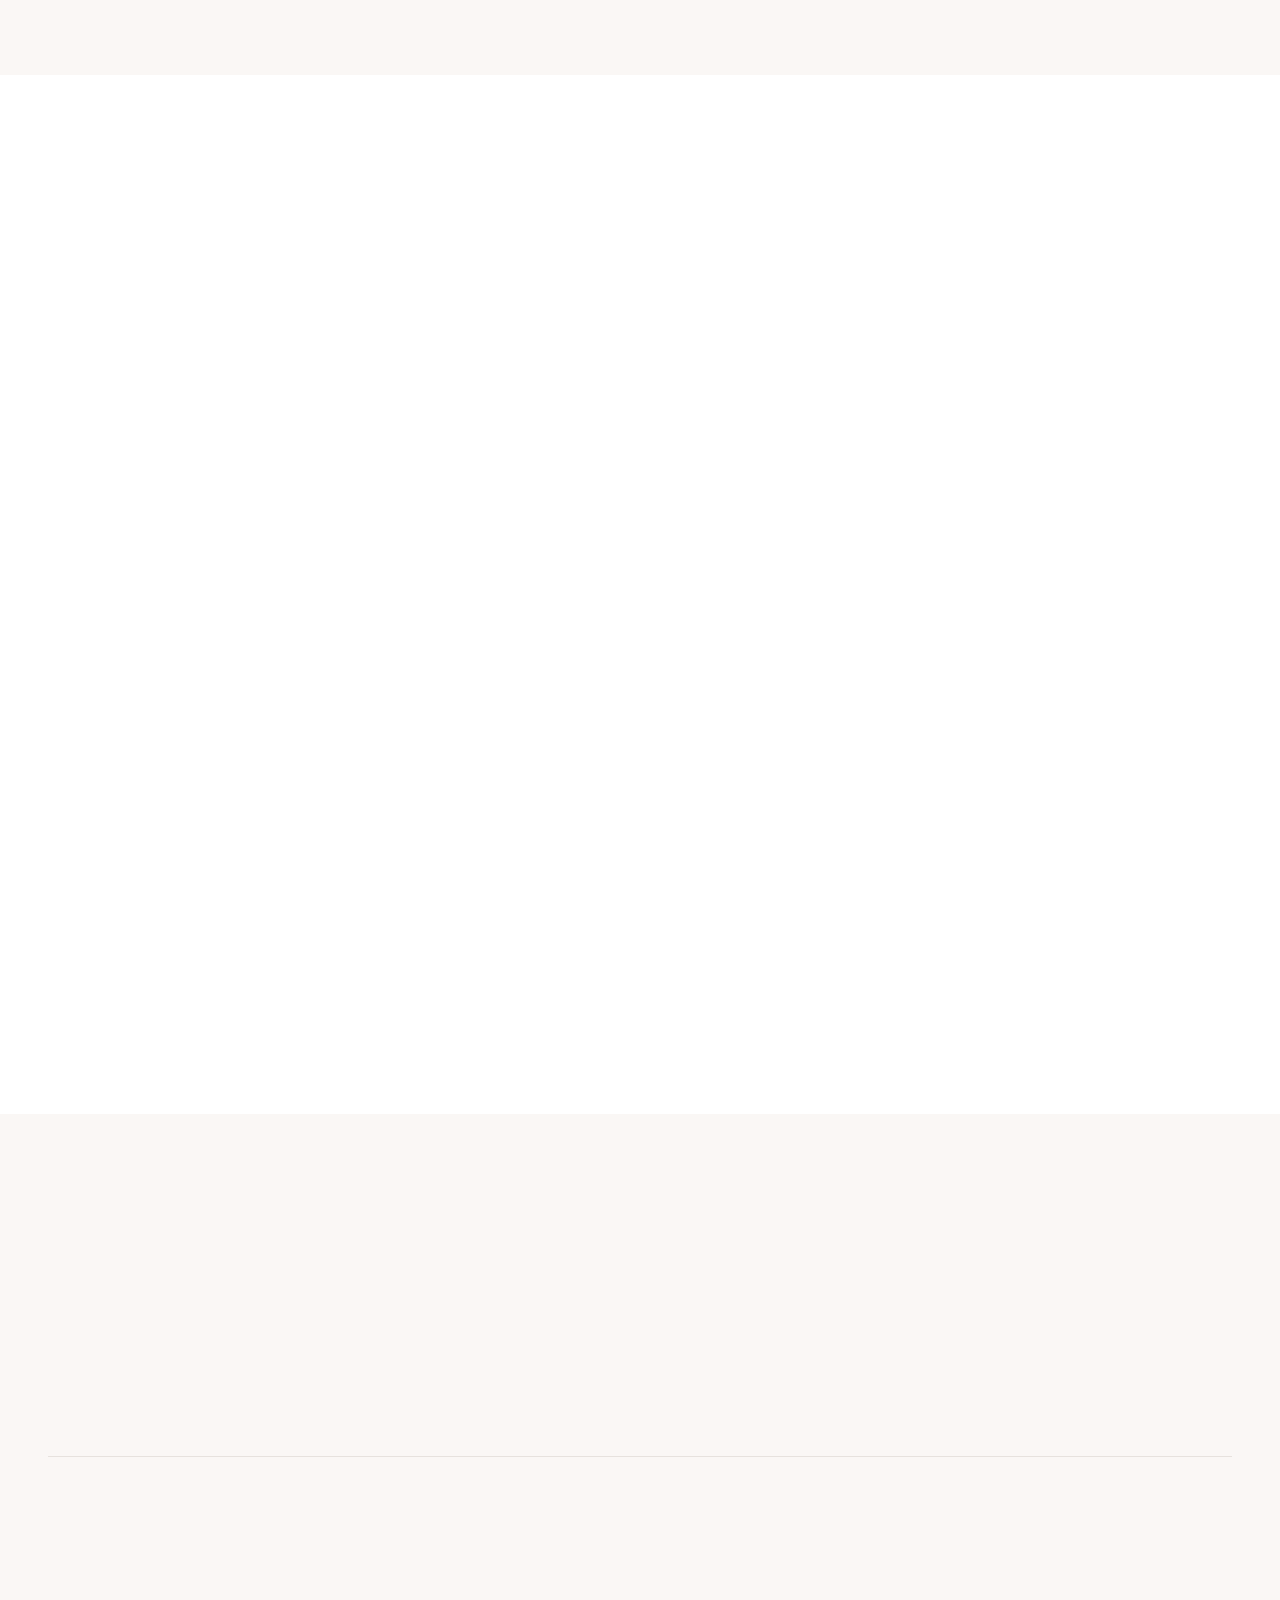
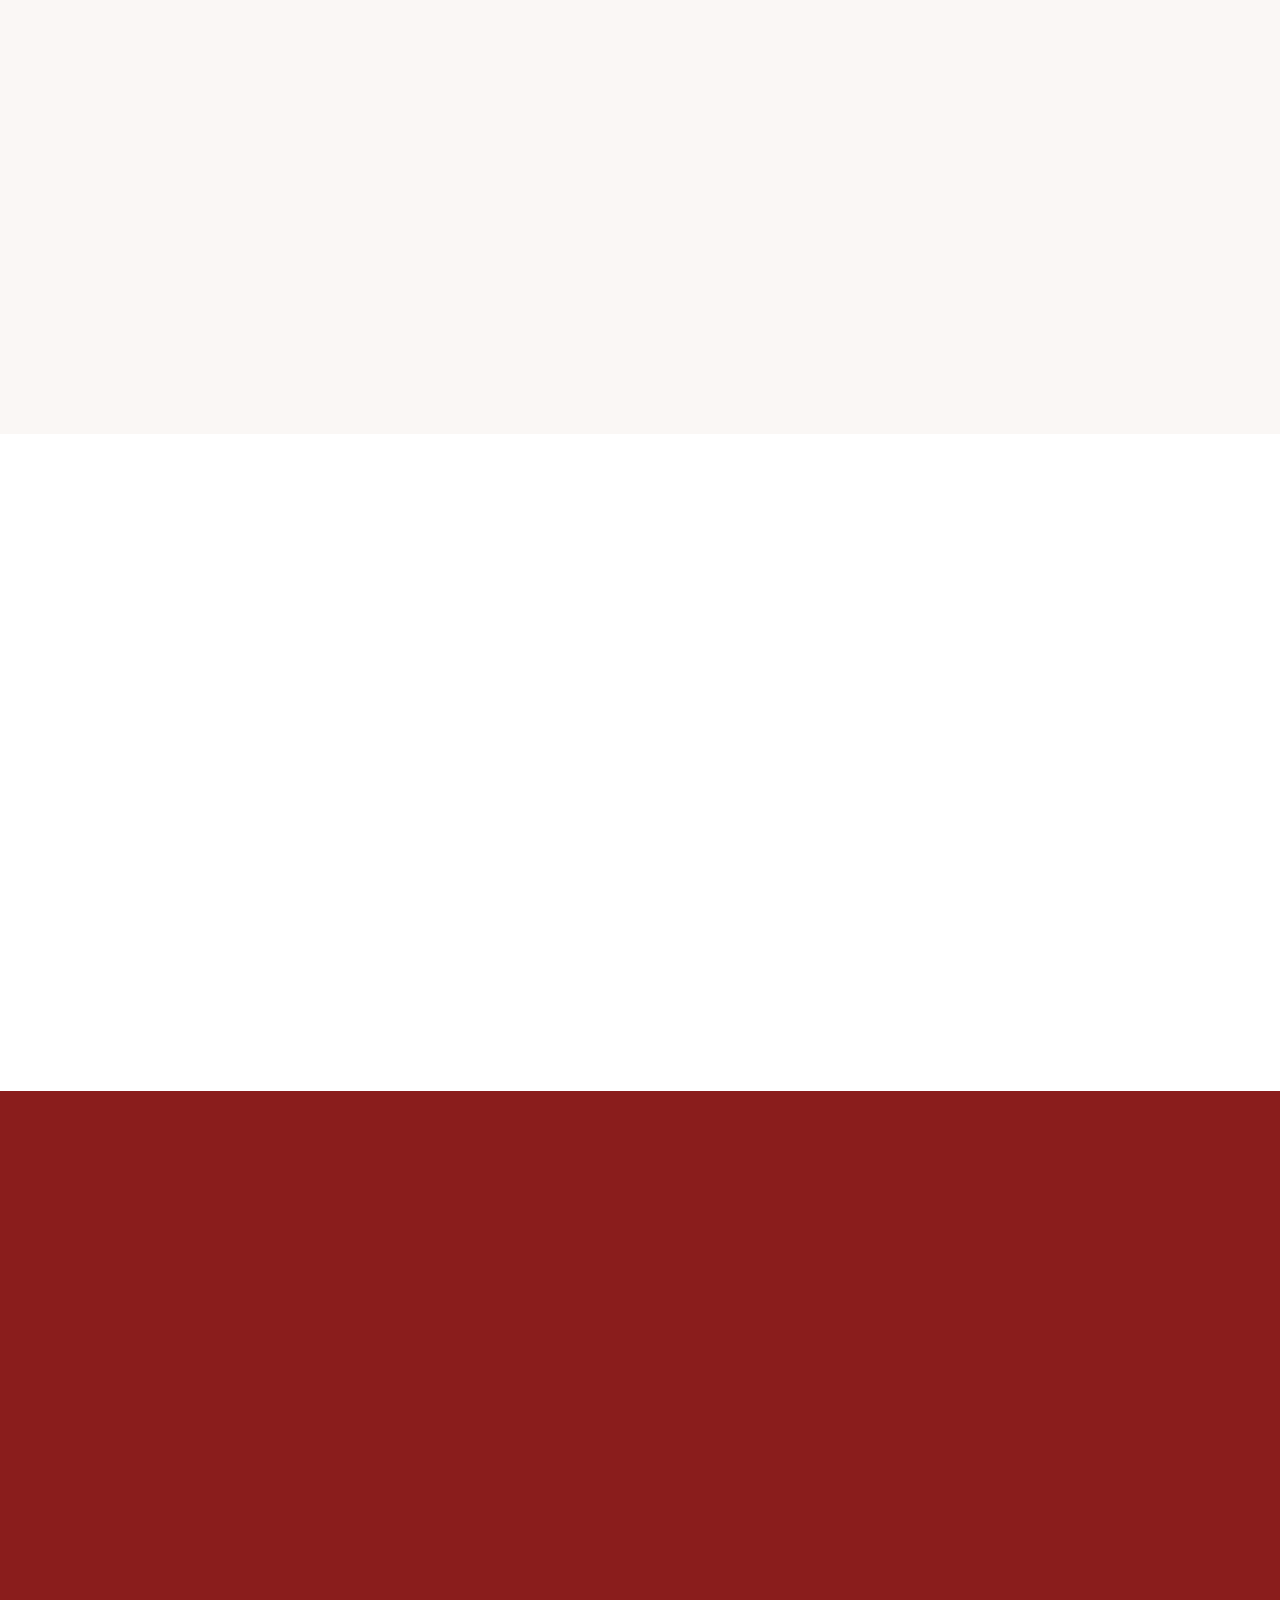
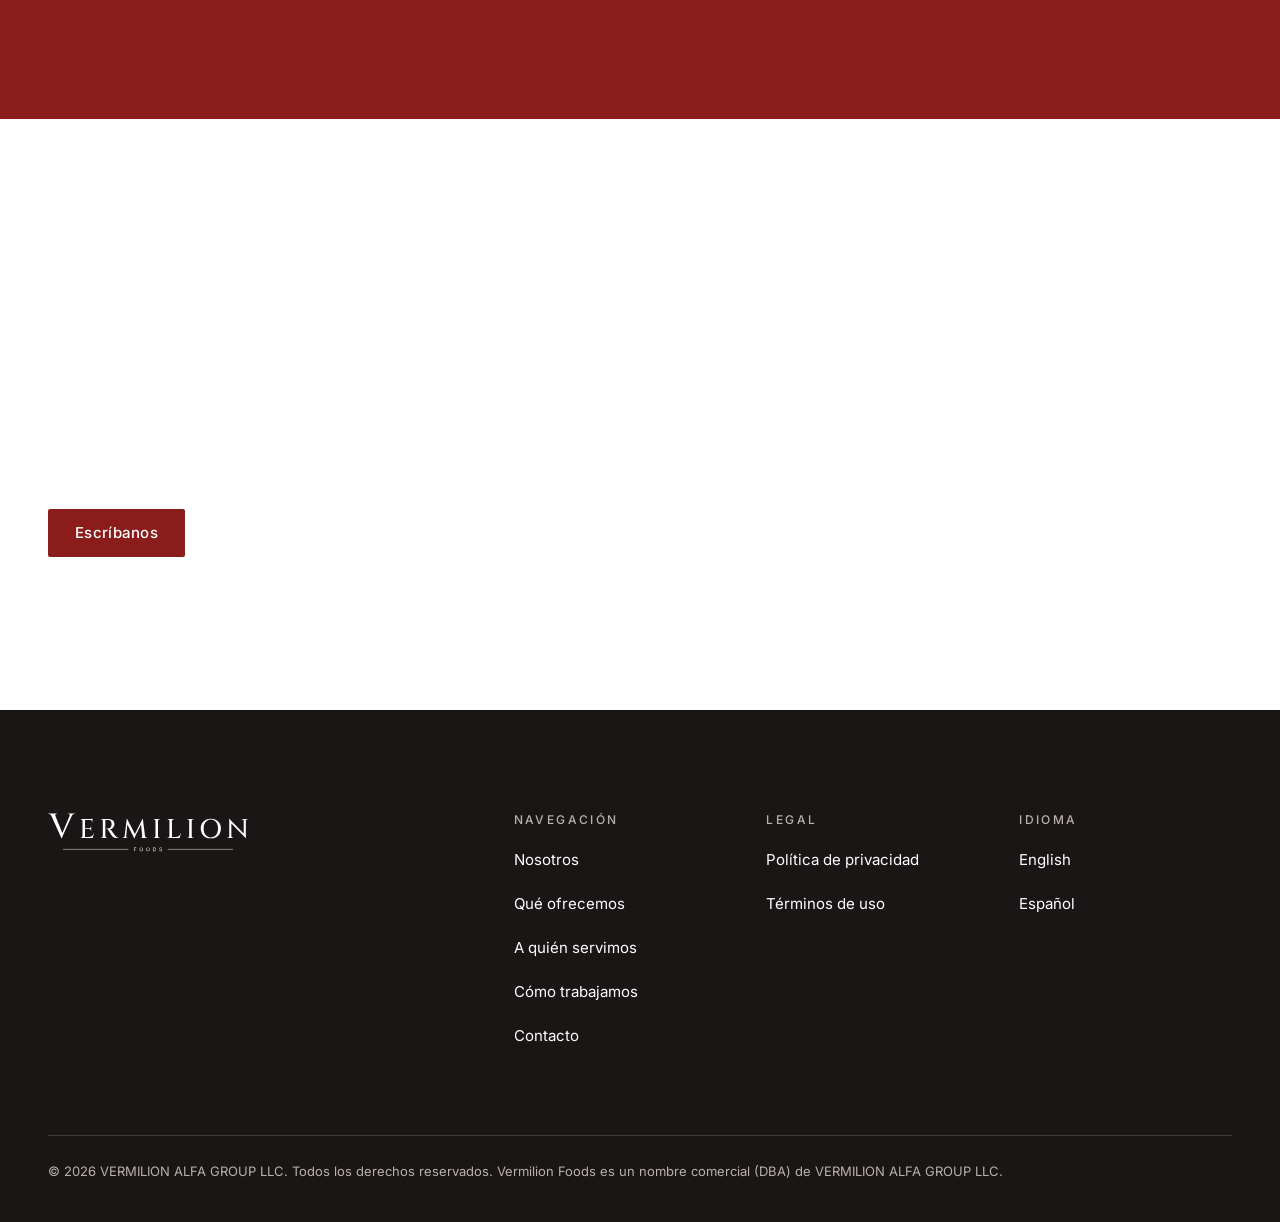
==== commit 9c3cd943: "fix: add confirmed sales email across English and Spanish pages" ====
--- a/es/index.html
+++ b/es/index.html
@@ -29,7 +29,7 @@
   <link rel="preload" href="../assets/fonts/cormorant-garamond-latin-500-normal.woff2" as="font" type="font/woff2" crossorigin>
   <link rel="stylesheet" href="../assets/css/styles.css">
   <script src="../assets/js/main.js"></script>
-  <script type="application/ld+json">{"@context":"https://schema.org","@type":"Organization","name":"Vermilion Foods","legalName":"VERMILION ALFA GROUP LLC","url":"https://jarvis-solutions-lab.github.io/vermilion-foods/","logo":"https://jarvis-solutions-lab.github.io/vermilion-foods/assets/img/logo-vermilion-foods.svg"}</script><!-- data:EMAIL,PHONE,ADDRESS JSON-LD fields -->
+  <script type="application/ld+json">{"@context":"https://schema.org","@type":"Organization","name":"Vermilion Foods","legalName":"VERMILION ALFA GROUP LLC","url":"https://jarvis-solutions-lab.github.io/vermilion-foods/","logo":"https://jarvis-solutions-lab.github.io/vermilion-foods/assets/img/logo-vermilion-foods.svg","email":"sales@vermilionfoods.com"}</script><!-- data:EMAIL,PHONE,ADDRESS JSON-LD fields -->
 </head>
 <body>
   <a class="skip-link" href="#main">Saltar al contenido</a>
@@ -199,11 +199,12 @@
           <p class="eyebrow" data-reveal>Contacto</p>
           <h2 id="contact-title" data-reveal>Hablemos de su operación.</h2>
           <p class="lead" data-reveal>Para información de productos, precios y disponibilidad, escriba directamente a nuestro equipo. Atendemos únicamente a empresas.</p>
-          <!-- data:EMAIL "Escríbanos" mailto button (btn btn-primary) -->
+          <a class="btn btn-primary" href="mailto:sales@vermilionfoods.com">Escríbanos</a>
         </div>
         <div class="identity" data-reveal>
           <p class="identity-name">VERMILION ALFA GROUP LLC</p>
           <p class="identity-dba">dba Vermilion Foods</p>
+          <dl class="identity-details"><dt>Correo</dt><dd><a href="mailto:sales@vermilionfoods.com">sales@vermilionfoods.com</a></dd></dl>
           <!-- data:EMAIL,PHONE,ADDRESS_LINE,ADDRESS_CITY_STATE_ZIP,ADDRESS_COUNTRY,BUSINESS_HOURS contact details (dl.identity-details; address in <address>) -->
         </div>
       </div>
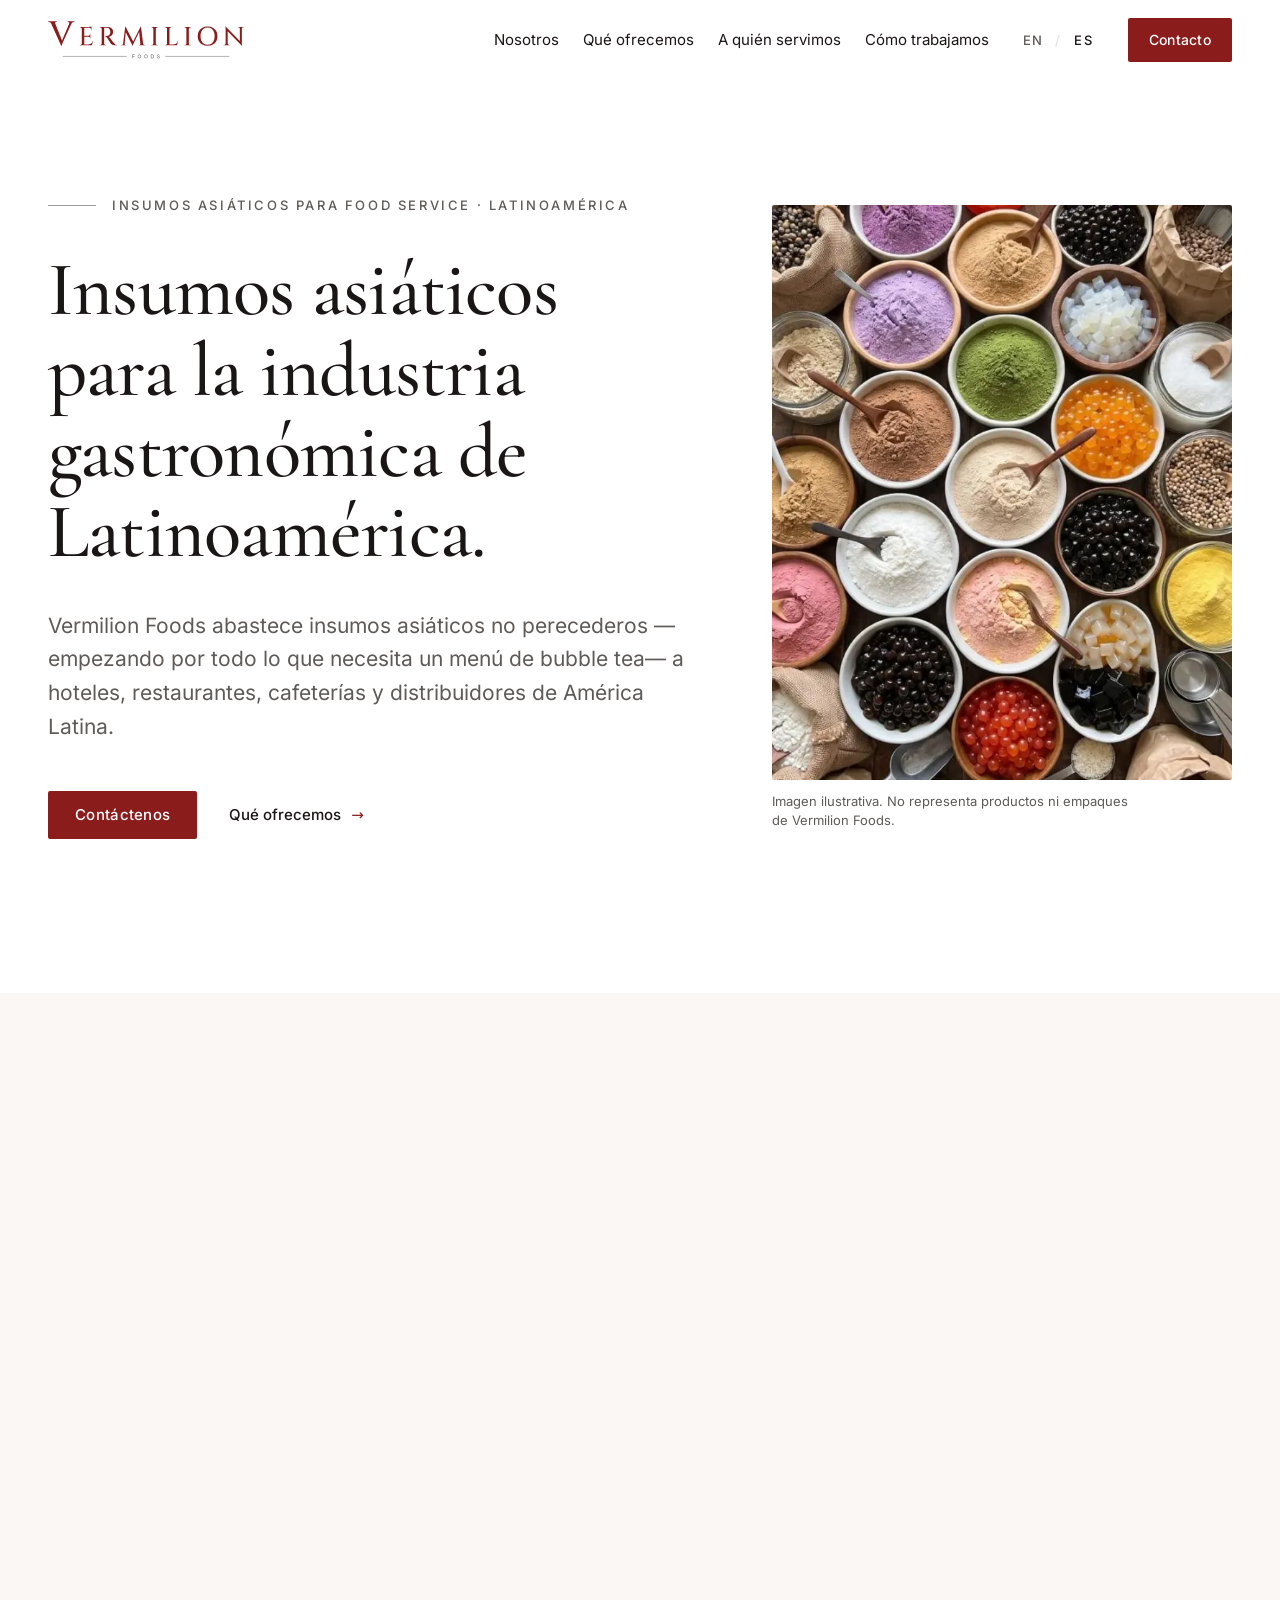
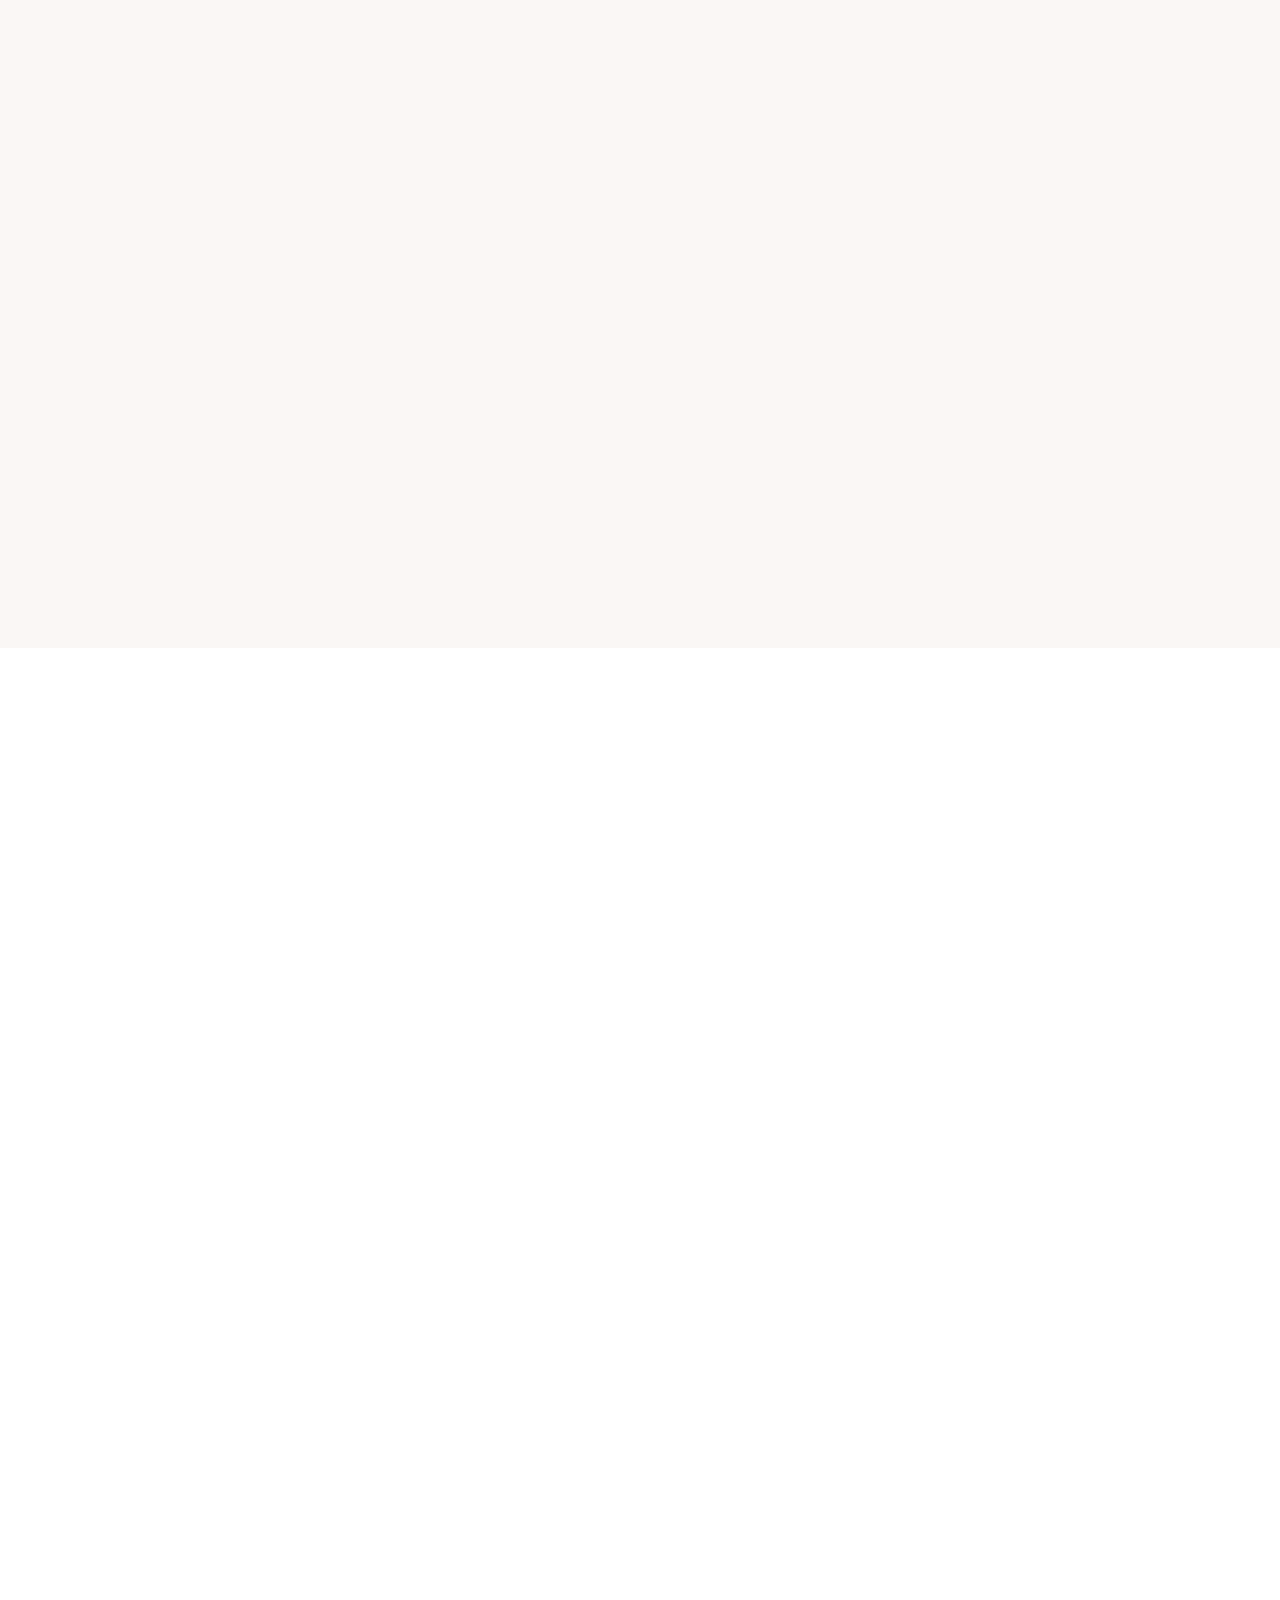
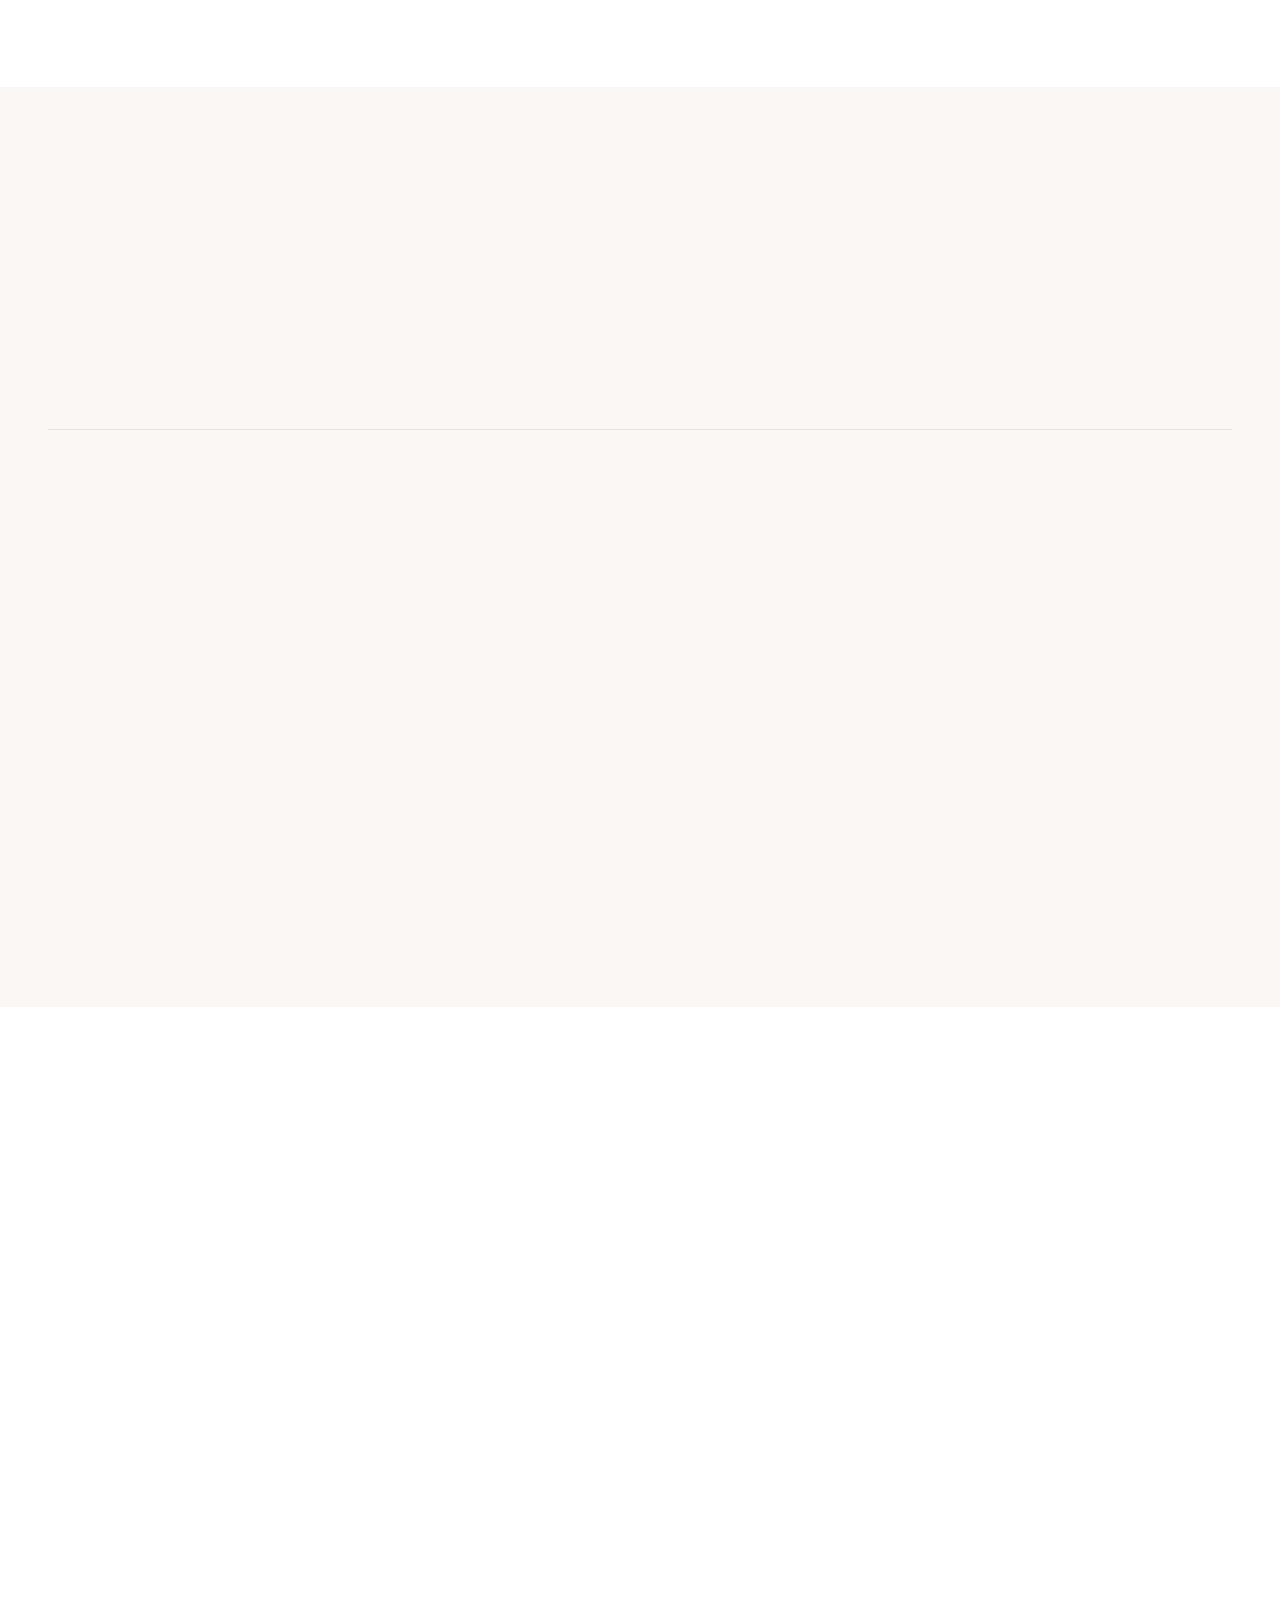
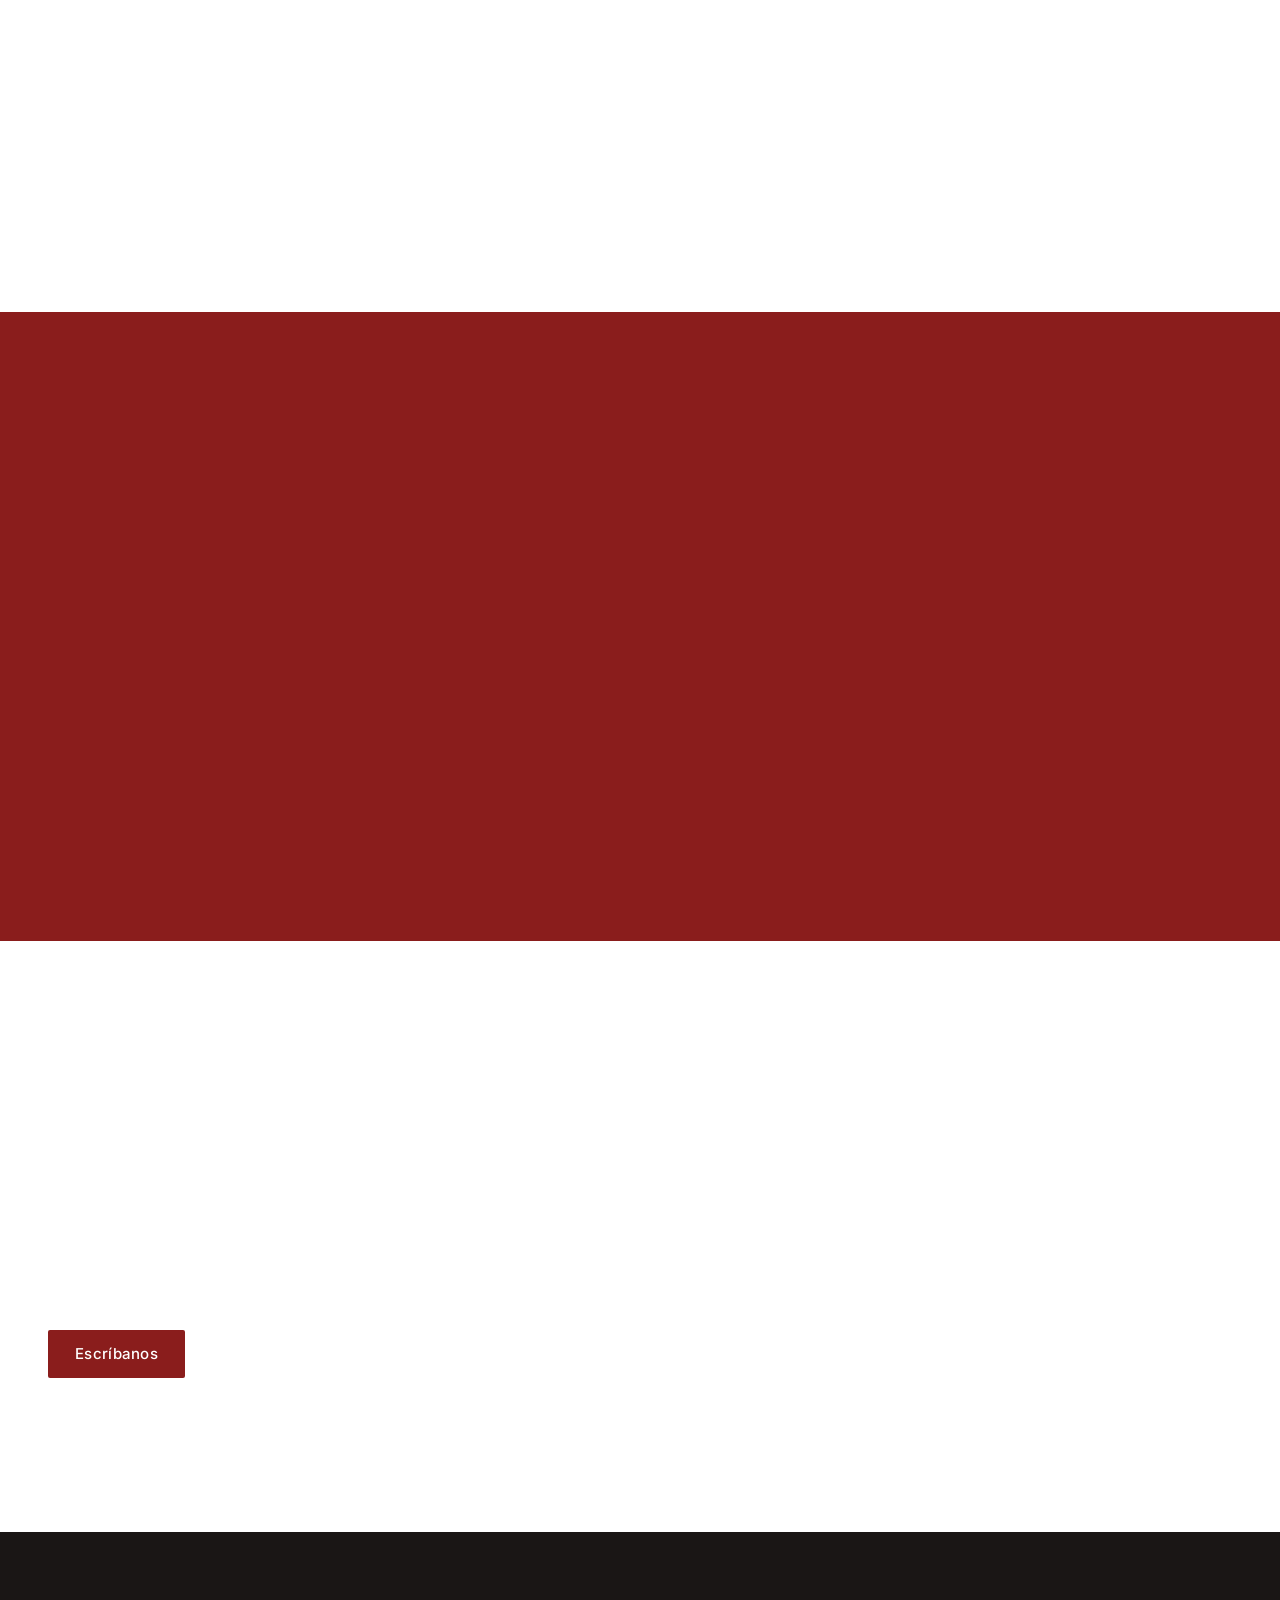
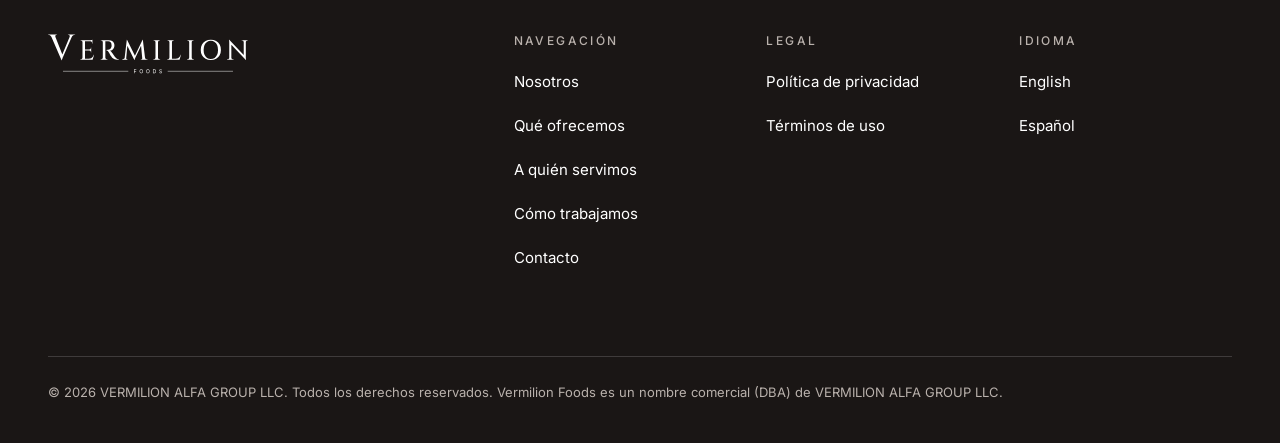
==== commit c8a0f8c2: "feat: add responsive illustrative photography in English and Spanish" ====
--- a/es/index.html
+++ b/es/index.html
@@ -7,16 +7,16 @@
   <meta name="referrer" content="strict-origin-when-cross-origin">
   <title>Vermilion Foods — Insumos asiáticos para food service en Latinoamérica</title>
   <meta name="description" content="Vermilion Foods abastece insumos asiáticos no perecederos y de bubble tea a hoteles, restaurantes, cafeterías y distribuidores de Latinoamérica.">
-  <link rel="canonical" href="https://jarvis-solutions-lab.github.io/vermilion-foods/es/">
-  <link rel="alternate" hreflang="en" href="https://jarvis-solutions-lab.github.io/vermilion-foods/">
-  <link rel="alternate" hreflang="es" href="https://jarvis-solutions-lab.github.io/vermilion-foods/es/">
-  <link rel="alternate" hreflang="x-default" href="https://jarvis-solutions-lab.github.io/vermilion-foods/">
+  <link rel="canonical" href="https://vermilionfoods.com/es/">
+  <link rel="alternate" hreflang="en" href="https://vermilionfoods.com/">
+  <link rel="alternate" hreflang="es" href="https://vermilionfoods.com/es/">
+  <link rel="alternate" hreflang="x-default" href="https://vermilionfoods.com/">
   <meta property="og:type" content="website">
   <meta property="og:site_name" content="Vermilion Foods">
   <meta property="og:title" content="Vermilion Foods — Insumos asiáticos para food service en Latinoamérica">
   <meta property="og:description" content="Vermilion Foods abastece insumos asiáticos no perecederos y de bubble tea a hoteles, restaurantes, cafeterías y distribuidores de Latinoamérica.">
-  <meta property="og:url" content="https://jarvis-solutions-lab.github.io/vermilion-foods/es/">
-  <meta property="og:image" content="https://jarvis-solutions-lab.github.io/vermilion-foods/assets/img/og-image.png">
+  <meta property="og:url" content="https://vermilionfoods.com/es/">
+  <meta property="og:image" content="https://vermilionfoods.com/assets/img/og-image.png">
   <meta property="og:image:width" content="1200">
   <meta property="og:image:height" content="630">
   <meta property="og:image:alt" content="Vermilion Foods">
@@ -29,7 +29,7 @@
   <link rel="preload" href="../assets/fonts/cormorant-garamond-latin-500-normal.woff2" as="font" type="font/woff2" crossorigin>
   <link rel="stylesheet" href="../assets/css/styles.css">
   <script src="../assets/js/main.js"></script>
-  <script type="application/ld+json">{"@context":"https://schema.org","@type":"Organization","name":"Vermilion Foods","legalName":"VERMILION ALFA GROUP LLC","url":"https://jarvis-solutions-lab.github.io/vermilion-foods/","logo":"https://jarvis-solutions-lab.github.io/vermilion-foods/assets/img/logo-vermilion-foods.svg","email":"sales@vermilionfoods.com"}</script><!-- data:EMAIL,PHONE,ADDRESS JSON-LD fields -->
+  <script type="application/ld+json">{"@context":"https://schema.org","@type":"Organization","name":"Vermilion Foods","legalName":"VERMILION ALFA GROUP LLC","url":"https://vermilionfoods.com/","logo":"https://vermilionfoods.com/assets/img/logo-vermilion-foods.svg","email":"sales@vermilionfoods.com"}</script><!-- data:EMAIL,PHONE,ADDRESS JSON-LD fields -->
 </head>
 <body>
   <a class="skip-link" href="#main">Saltar al contenido</a>
@@ -63,21 +63,14 @@
             <a class="link-arrow" href="#products">Qué ofrecemos <span class="arrow" aria-hidden="true">→</span></a>
           </div>
         </div>
-        <div class="hero-art">
-          <svg viewBox="0 0 440 440" width="440" height="440" aria-hidden="true" focusable="false">
-            <circle cx="220" cy="220" r="200" fill="none" stroke="#E7E2DE" stroke-width="1"/>
-            <circle cx="150" cy="150" r="78" fill="#F6ECEA"/>
-            <circle cx="262" cy="188" r="122" fill="none" stroke="#D23A2E" stroke-width="1"/>
-            <circle cx="304" cy="142" r="54" fill="#8A1D1C"/>
-            <circle cx="150" cy="300" r="28" fill="#D23A2E"/>
-            <circle cx="340" cy="308" r="22" fill="none" stroke="#8A1D1C" stroke-width="1.5"/>
-            <circle cx="118" cy="196" r="12" fill="none" stroke="#8A1D1C" stroke-width="1.5"/>
-            <circle cx="232" cy="330" r="11" fill="#1A1615"/>
-            <circle cx="258" cy="350" r="11" fill="#1A1615"/>
-            <circle cx="286" cy="362" r="11" fill="#1A1615"/>
-            <circle cx="214" cy="226" r="5" fill="#8A1D1C"/>
-          </svg>
-        </div>
+        <figure class="photo photo--hero">
+          <picture class="photo-frame">
+            <source type="image/webp" media="(max-width: 767.98px)" srcset="../assets/img/photo-ingredients-sq-360.webp 360w, ../assets/img/photo-ingredients-sq-640.webp 640w" sizes="(min-width: 528px) 480px, calc(100vw - 48px)">
+            <source type="image/webp" srcset="../assets/img/photo-ingredients-640.webp 640w" sizes="(min-width: 1280px) 460px, (min-width: 1024px) 36vw, (min-width: 768px) 35vw, (min-width: 528px) 480px, calc(100vw - 48px)">
+            <img src="../assets/img/photo-ingredients-540.jpg" width="540" height="675" alt="Vista cenital de cuencos, frascos de vidrio y bolsas de papel con polvos de varios colores, esferas oscuras y anaranjadas y cubos blancos, con cucharas de madera y palas metálicas sobre una superficie de madera oscura." decoding="async" fetchpriority="high">
+          </picture>
+          <figcaption>Imagen ilustrativa. No representa productos ni empaques de Vermilion Foods.</figcaption>
+        </figure>
       </div>
     </section>
 
@@ -86,10 +79,19 @@
         <p class="eyebrow" data-reveal>Nosotros</p>
         <div class="about-grid">
           <h2 id="about-title" data-reveal>Un puente entre productores asiáticos y cocinas latinoamericanas.</h2>
-          <div class="prose" data-reveal>
-            <p>Vermilion Foods es un proveedor de insumos asiáticos de alimentos y bebidas para empresas. Conectamos a fabricantes en Asia con operadores gastronómicos de Latinoamérica que necesitan productos consistentes, comunicación clara y un abastecimiento confiable.</p>
-            <p>Hoy nos enfocamos en la categoría de bubble tea, con un portafolio pensado para crecer junto al menú de nuestros clientes. Trabajamos exclusivamente con productos no perecederos, lo que simplifica la logística y mantiene una calidad predecible.</p>
-            <p class="legal-note">Vermilion Foods es un nombre comercial de <strong>VERMILION ALFA GROUP LLC</strong>.<!-- data:STATE_OF_FORMATION legal note --></p>
+          <div class="about-body">
+            <div class="prose" data-reveal>
+              <p>Vermilion Foods es un proveedor de insumos asiáticos de alimentos y bebidas para empresas. Conectamos a fabricantes en Asia con operadores gastronómicos de Latinoamérica que necesitan productos consistentes, comunicación clara y un abastecimiento confiable.</p>
+              <p>Hoy nos enfocamos en la categoría de bubble tea, con un portafolio pensado para crecer junto al menú de nuestros clientes. Trabajamos exclusivamente con productos no perecederos, lo que simplifica la logística y mantiene una calidad predecible.</p>
+              <p class="legal-note">Vermilion Foods es un nombre comercial de <strong>VERMILION ALFA GROUP LLC</strong>.<!-- data:STATE_OF_FORMATION legal note --></p>
+            </div>
+            <figure class="photo photo--about" data-reveal>
+          <picture class="photo-frame">
+            <source type="image/webp" srcset="../assets/img/photo-preparation-480.webp 480w, ../assets/img/photo-preparation-720.webp 720w, ../assets/img/photo-preparation-960.webp 960w" sizes="(min-width: 1296px) 615px, (min-width: 1024px) 47vw, (min-width: 668px) 620px, calc(100vw - 48px)">
+            <img src="../assets/img/photo-preparation-720.jpg" width="720" height="540" alt="Una persona con delantal, vista de los hombros hacia abajo, vierte un líquido marrón desde una jarra de vidrio en una de varias bebidas con hielo sobre una barra, detrás de recipientes con polvos, botellas dosificadoras y cuencos con esferas de colores y cubos blancos." loading="lazy" decoding="async">
+          </picture>
+          <figcaption>Imagen ilustrativa. No muestra a un cliente, empleado ni establecimiento de Vermilion Foods.</figcaption>
+        </figure>
           </div>
         </div>
       </div>
@@ -160,6 +162,7 @@
 
     <section class="section" id="process" aria-labelledby="process-title">
       <div class="wrap">
+        <div class="process-grid">
         <div class="section-head">
           <p class="eyebrow" data-reveal>Cómo trabajamos</p>
           <h2 id="process-title" data-reveal>Del origen a su operación.</h2>
@@ -181,6 +184,14 @@
             <p>Atención en español e inglés, antes y después de cada pedido.</p>
           </li>
         </ol>
+        <figure class="photo photo--process" data-reveal>
+          <picture class="photo-frame">
+            <source type="image/webp" srcset="../assets/img/photo-supply-480.webp 480w, ../assets/img/photo-supply-720.webp 720w, ../assets/img/photo-supply-960.webp 960w" sizes="(min-width: 1280px) 470px, (min-width: 1024px) 36vw, (min-width: 528px) 480px, calc(100vw - 48px)">
+            <img src="../assets/img/photo-supply-720.jpg" width="720" height="480" alt="Una persona de espaldas, con gorra, redecilla y delantal, escribe en una tablilla en el pasillo de un almacén con estanterías que contienen sacos, pallets envueltos y cajas de cartón." loading="lazy" decoding="async">
+          </picture>
+          <figcaption>Imagen ilustrativa. No muestra instalaciones, inventario ni personal de Vermilion Foods.</figcaption>
+        </figure>
+        </div>
       </div>
     </section>
 
--- a/assets/css/styles.css
+++ b/assets/css/styles.css
@@ -379,14 +379,24 @@
 .hero h1 { max-width: 18ch; }
 .hero .lead { margin-top: clamp(24px, 3vw, 36px); }
 .hero-actions { display: flex; flex-wrap: wrap; align-items: center; gap: 12px 32px; margin-top: clamp(32px, 4vw, 48px); }
-.hero-art { width: min(100%, 420px); justify-self: center; }
-.hero-art svg { width: 100%; height: auto; }
+
+/* Photographs (illustrative) */
+.photo { margin: 0; }
+.photo-frame { display: block; overflow: hidden; border-radius: 2px; background: var(--vermilion-tint); aspect-ratio: 4 / 3; }
+.photo-frame img { width: 100%; height: 100%; object-fit: cover; object-position: 50% 50%; }
+.photo figcaption { margin-top: 12px; max-width: 46ch; font-size: 0.8125rem; line-height: 1.5; color: var(--gray); }
+
+/* Hero photo */
+.photo--hero { width: min(100%, 480px); }
+.photo--hero .photo-frame { aspect-ratio: 1 / 1; }
+@media (min-width: 768px) {
+  .hero-grid { grid-template-columns: minmax(0, 3fr) minmax(0, 2fr); gap: 40px; }
+  .photo--hero { width: 100%; }
+  .photo--hero .photo-frame { aspect-ratio: 4 / 5; }
+}
 @media (min-width: 1024px) {
-  .hero-grid { grid-template-columns: minmax(0, 7fr) minmax(0, 5fr); }
-  .hero-art { width: 100%; max-width: 460px; justify-self: end; }
-}
-@media (max-width: 767.98px) {
-  .hero-art { width: min(72%, 300px); }
+  .hero-grid { grid-template-columns: minmax(0, 7fr) minmax(0, 5fr); gap: clamp(40px, 6vw, 72px); }
+  .photo--hero { max-width: 460px; justify-self: end; }
 }
 
 /* About */
@@ -400,6 +410,8 @@
   max-width: var(--measure);
 }
 .legal-note strong { color: var(--ink); font-weight: 500; letter-spacing: 0.02em; }
+.about-body { display: grid; gap: clamp(40px, 5vw, 64px); }
+.photo--about { max-width: 620px; }
 @media (min-width: 1024px) {
   .about-grid { grid-template-columns: minmax(0, 5fr) minmax(0, 6fr); }
   .about-grid h2 { position: sticky; top: calc(var(--header-h) + 32px); align-self: start; }
@@ -453,6 +465,21 @@
 .step h3 { margin-bottom: 12px; }
 .step p { color: var(--gray); }
 @media (min-width: 768px) { .steps { grid-template-columns: repeat(3, minmax(0, 1fr)); gap: clamp(24px, 4vw, 56px); } }
+.process-grid { display: grid; gap: 48px; }
+.process-grid .section-head { margin-bottom: 0; }
+.photo--process { width: min(100%, 480px); }
+.photo--process .photo-frame { aspect-ratio: 3 / 2; }
+/* 768–1023px keeps the stacked order (heading, steps, photo): with the photo in the top row the
+   image sat inside Chromium's lazy-load distance on the first screen (measured, perf-budget.json). */
+@media (min-width: 768px) {
+  .process-grid { row-gap: clamp(48px, 6vw, 80px); }
+}
+@media (min-width: 1024px) {
+  .process-grid { grid-template-columns: minmax(0, 7fr) minmax(0, 5fr); grid-template-areas: "head photo" "steps steps"; column-gap: clamp(40px, 6vw, 72px); align-items: end; }
+  .process-grid .section-head { grid-area: head; }
+  .process-grid .steps { grid-area: steps; }
+  .photo--process { grid-area: photo; width: 100%; }
+}
 
 /* Feature band — the only vermilion section */
 .band { background: var(--vermilion); color: var(--paper); padding-block: clamp(72px, 9vw, 120px); }
@@ -476,7 +503,9 @@
 .identity-name { font-size: 1rem; font-weight: 500; letter-spacing: 0.08em; color: var(--ink); }
 .identity-dba { margin-top: 4px; color: var(--gray); font-size: 1rem; }
 .identity-details { margin: 28px 0 0; padding: 0; }
-.identity-details dt { font-size: 0.8125rem; font-weight: 500; letter-spacing: 0.2em; text-transform: uppercase; color: var(--gray); }
+/* The unbreakable email address set the grid track's min-content width (overflow at 320px). */
+.identity-details dd a { overflow-wrap: anywhere; }
+.identity-details dt {font-size: 0.8125rem; font-weight: 500; letter-spacing: 0.2em; text-transform: uppercase; color: var(--gray); }
 @media (min-width: 1024px) { .contact-grid { grid-template-columns: minmax(0, 7fr) minmax(0, 5fr); align-items: end; } }
 
 /* ---------- Footer ---------- */
@@ -538,6 +567,6 @@
 }
 
 @media print {
-  .site-header, .band, .hero-art, .skip-link { display: none !important; }
+  .site-header, .band, .photo, .skip-link { display: none !important; }
   .site-footer { background: none; color: #000; }
 }
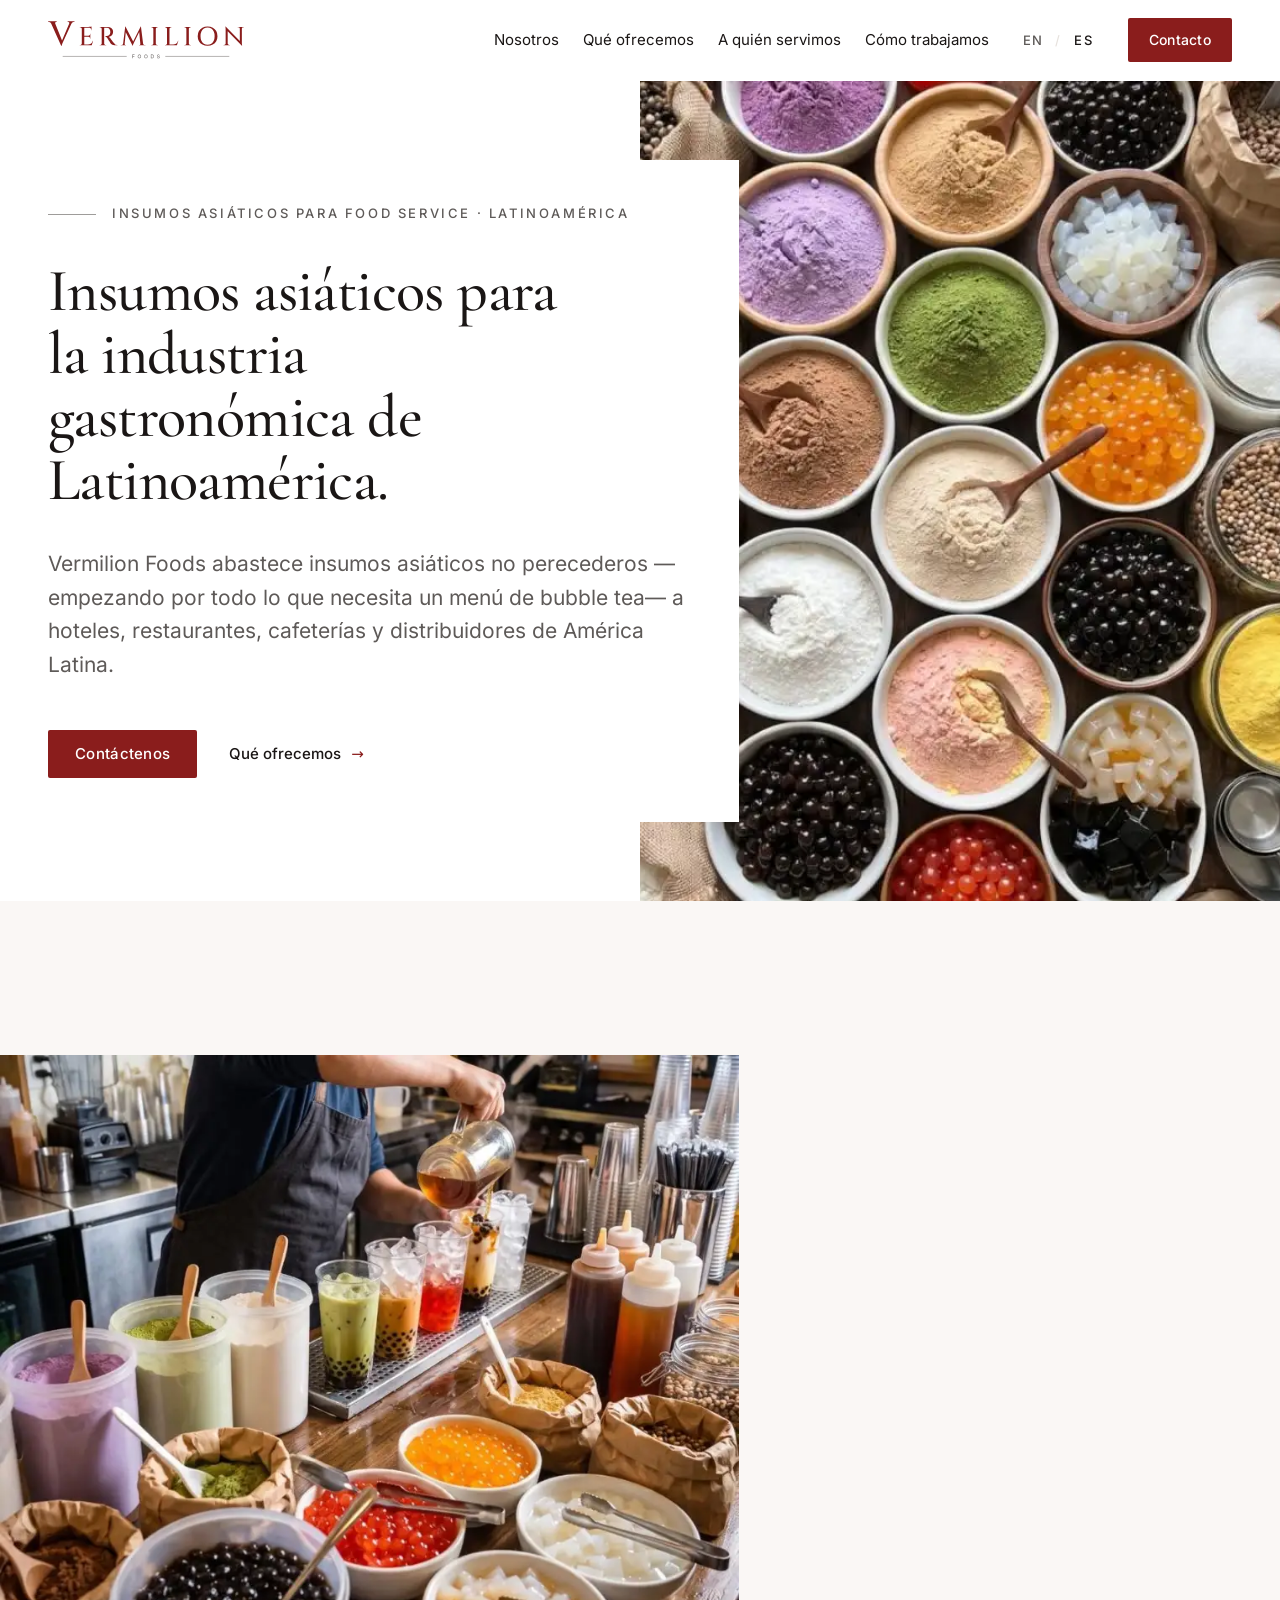
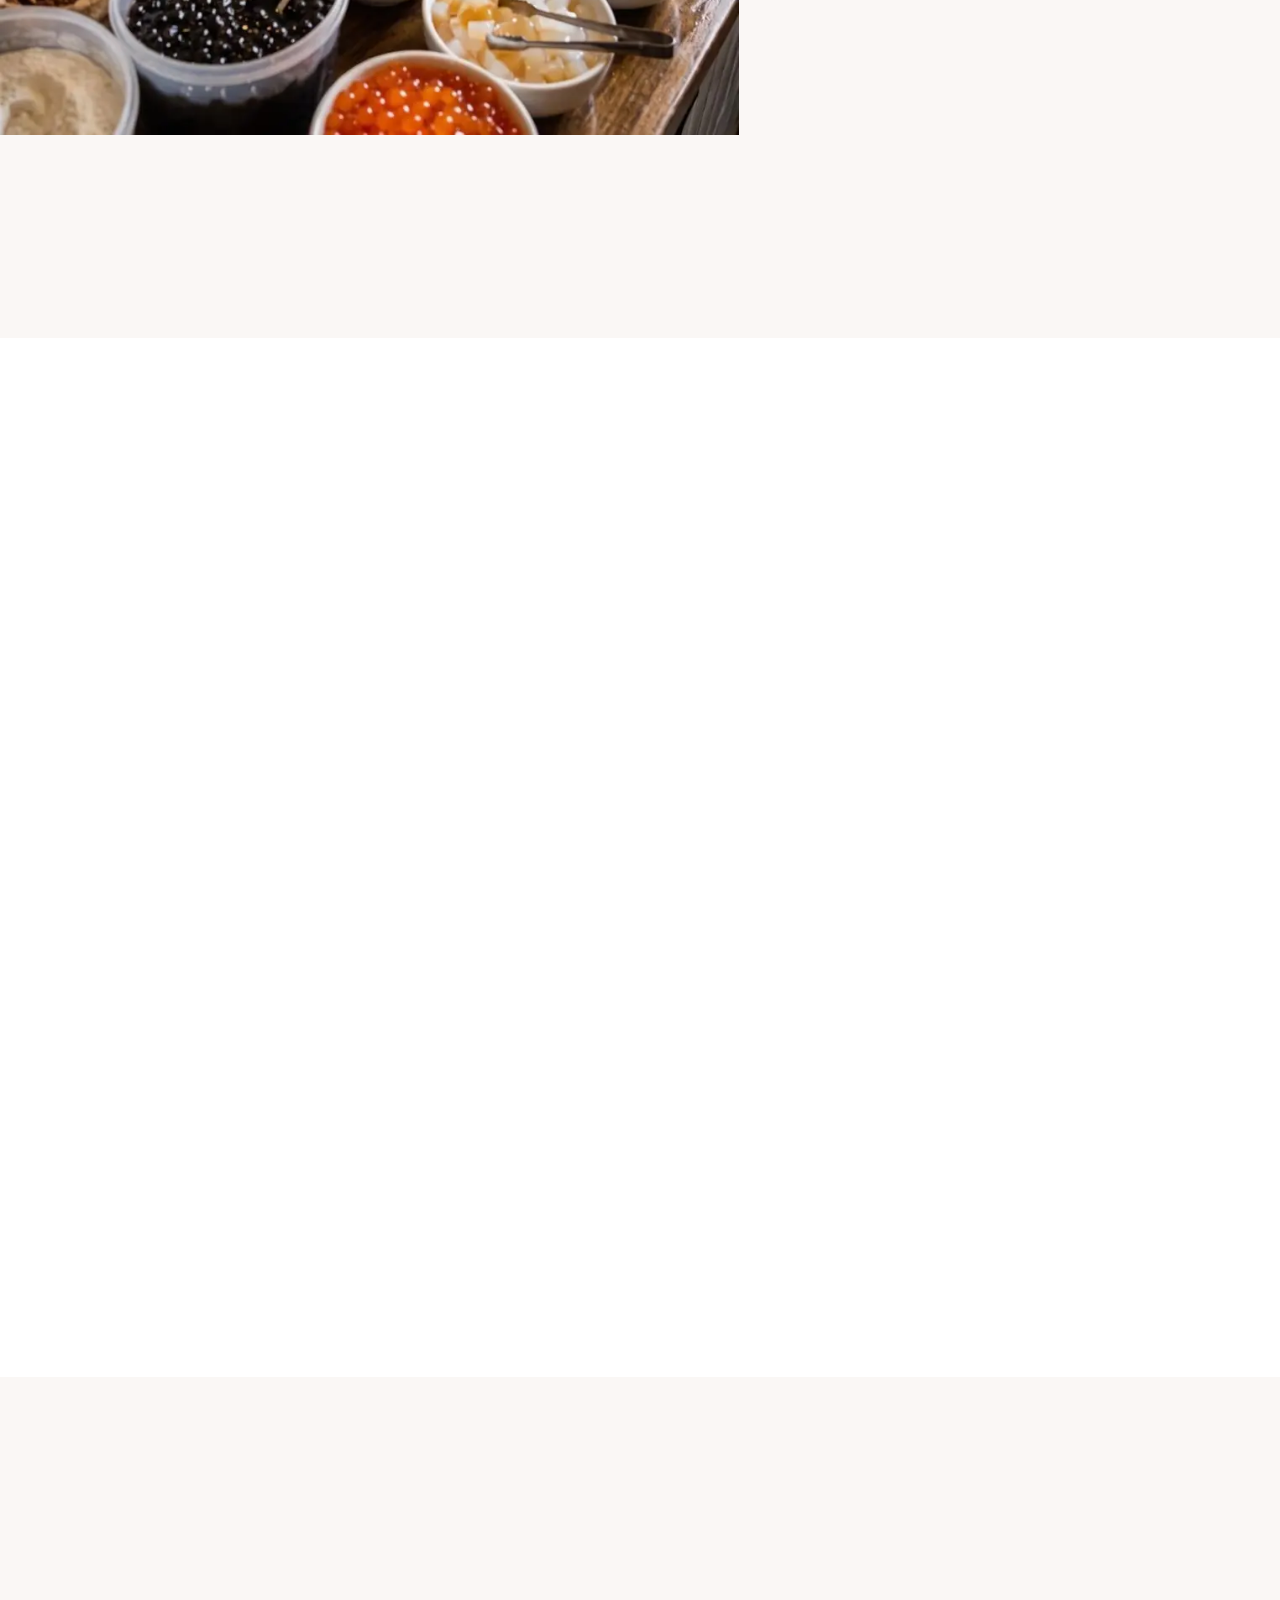
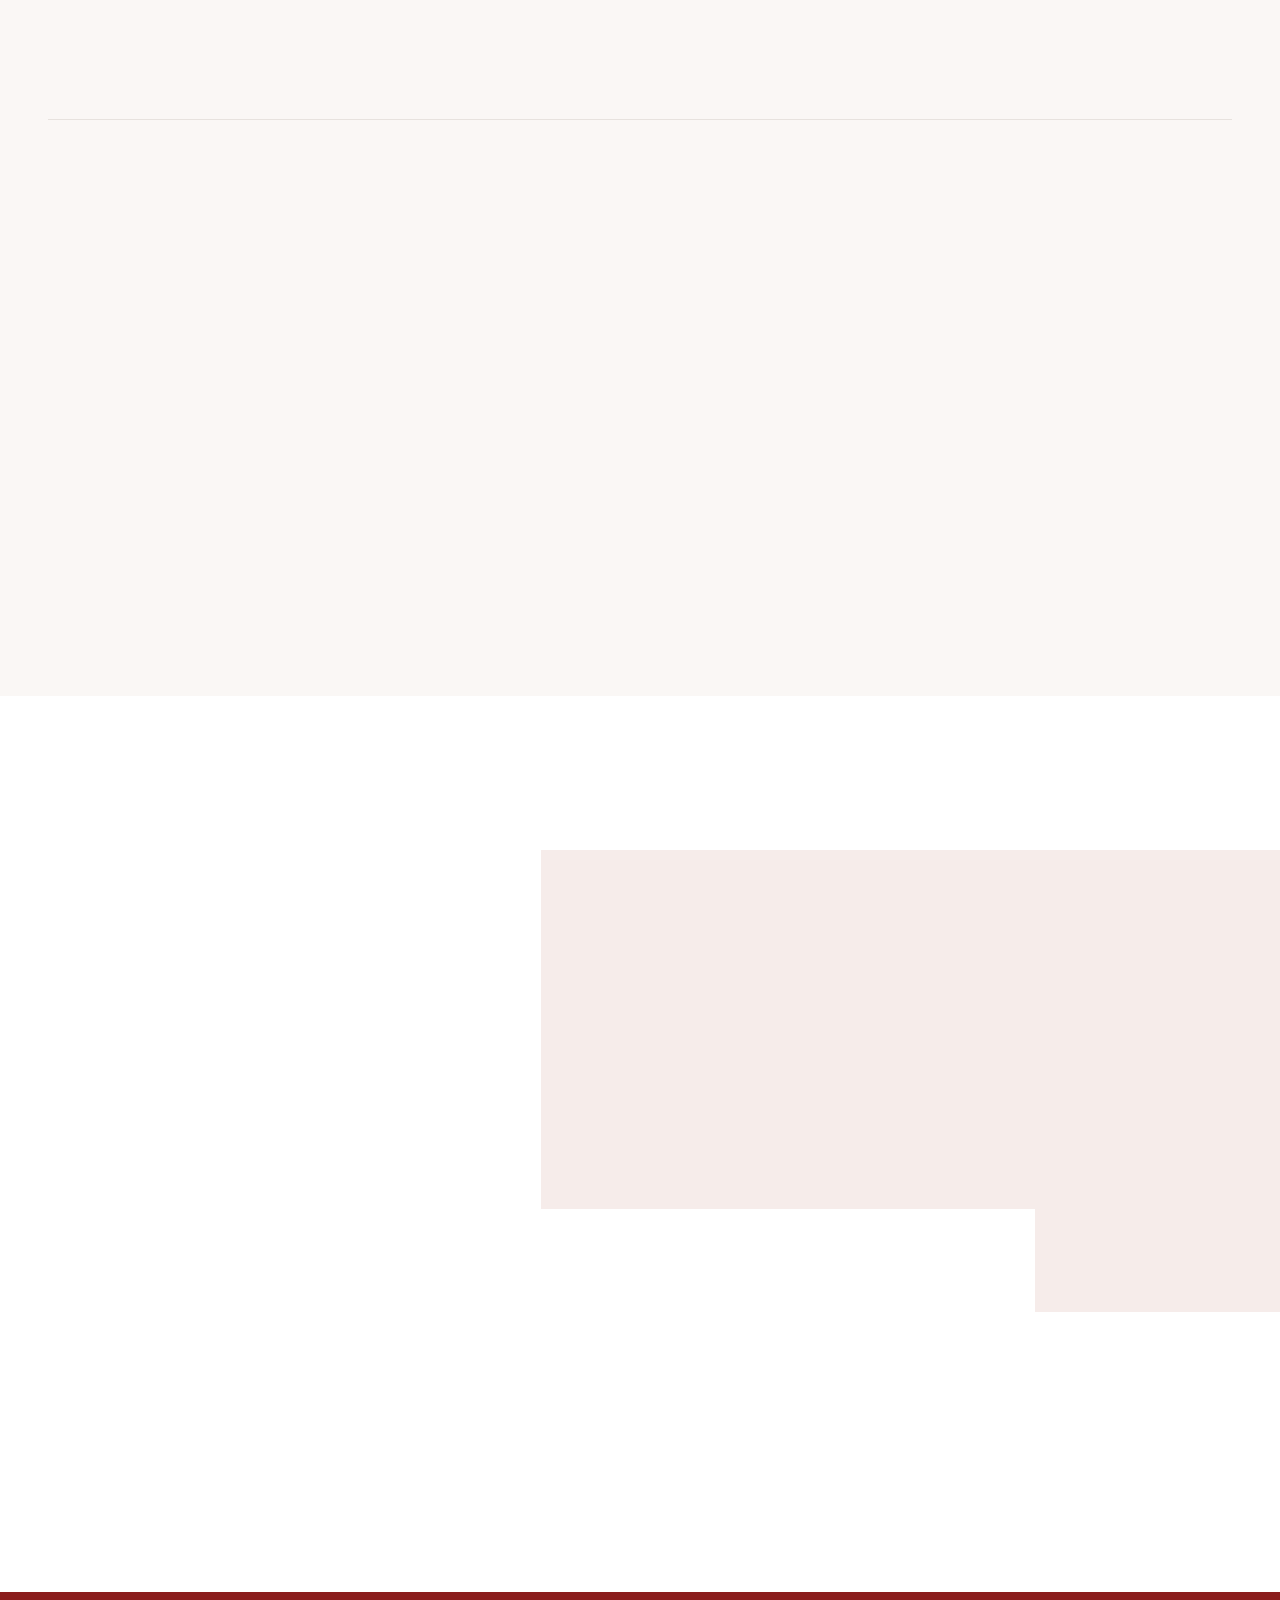
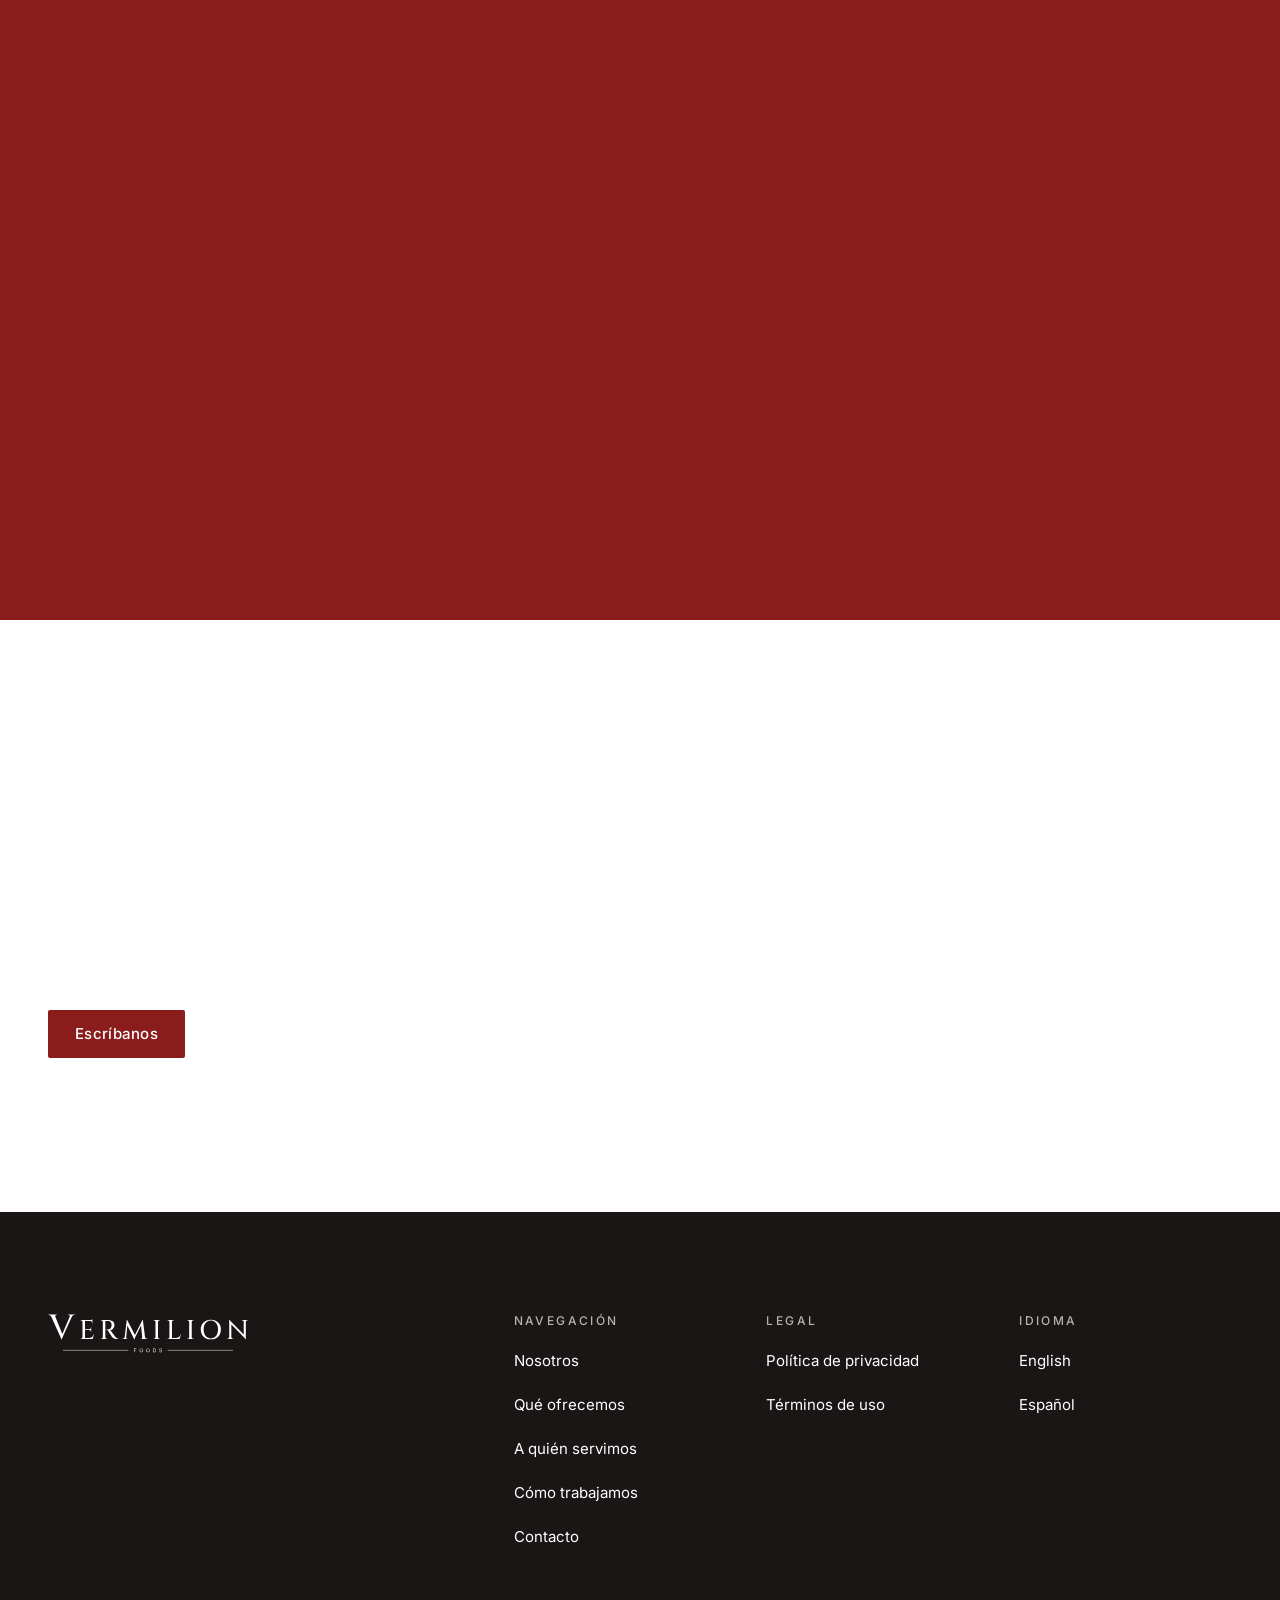
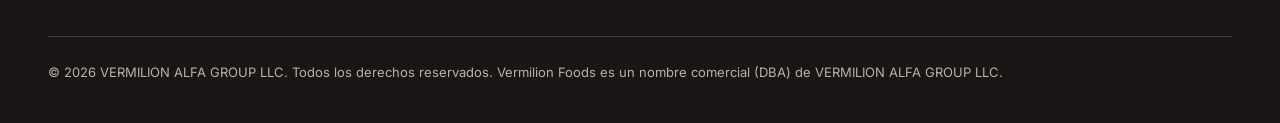
==== commit 760715c5: "feat: integrate photographs into the page composition, remove captions Recompose hero, About and How" ====
--- a/es/index.html
+++ b/es/index.html
@@ -53,8 +53,15 @@
   </header>
   <main id="main">
     <section class="hero" aria-labelledby="hero-title">
-      <div class="wrap hero-grid">
-        <div>
+      <div class="stage hero-stage">
+        <div class="plate plate--hero">
+          <picture>
+            <source type="image/webp" media="(max-width: 767.98px)" srcset="../assets/img/photo-ingredients-m-480.webp 480w, ../assets/img/photo-ingredients-m-712.webp 712w" sizes="100vw">
+            <source type="image/webp" srcset="../assets/img/photo-ingredients-d-480.webp 480w, ../assets/img/photo-ingredients-d-640.webp 640w" sizes="50vw">
+            <img src="../assets/img/photo-ingredients-480.jpg" width="480" height="546" alt="Cuencos y frascos con polvos de colores, perlas de tapioca oscuras, esferas anaranjadas y cubos de gelatina sobre una mesa de madera." decoding="async" fetchpriority="high">
+          </picture>
+        </div>
+        <div class="leaf hero-leaf">
           <p class="eyebrow">Insumos asiáticos para food service · Latinoamérica</p>
           <h1 id="hero-title">Insumos asiáticos para la industria gastronómica de Latinoamérica.</h1>
           <p class="lead">Vermilion Foods abastece insumos asiáticos no perecederos —empezando por todo lo que necesita un menú de bubble tea— a hoteles, restaurantes, cafeterías y distribuidores de América Latina.</p>
@@ -63,36 +70,26 @@
             <a class="link-arrow" href="#products">Qué ofrecemos <span class="arrow" aria-hidden="true">→</span></a>
           </div>
         </div>
-        <figure class="photo photo--hero">
-          <picture class="photo-frame">
-            <source type="image/webp" media="(max-width: 767.98px)" srcset="../assets/img/photo-ingredients-sq-360.webp 360w, ../assets/img/photo-ingredients-sq-640.webp 640w" sizes="(min-width: 528px) 480px, calc(100vw - 48px)">
-            <source type="image/webp" srcset="../assets/img/photo-ingredients-640.webp 640w" sizes="(min-width: 1280px) 460px, (min-width: 1024px) 36vw, (min-width: 768px) 35vw, (min-width: 528px) 480px, calc(100vw - 48px)">
-            <img src="../assets/img/photo-ingredients-540.jpg" width="540" height="675" alt="Vista cenital de cuencos, frascos de vidrio y bolsas de papel con polvos de varios colores, esferas oscuras y anaranjadas y cubos blancos, con cucharas de madera y palas metálicas sobre una superficie de madera oscura." decoding="async" fetchpriority="high">
+      </div>
+    </section>
+
+    <section class="section section--warm" id="about" aria-labelledby="about-title">
+      <div class="stage about-stage">
+        <div class="about-head">
+          <p class="eyebrow" data-reveal>Nosotros</p>
+          <h2 id="about-title" data-reveal>Un puente entre productores asiáticos y cocinas latinoamericanas.</h2>
+        </div>
+        <div class="plate plate--about">
+          <picture>
+            <source type="image/webp" media="(max-width: 1023.98px)" srcset="../assets/img/photo-preparation-m-480.webp 480w, ../assets/img/photo-preparation-m-720.webp 720w" sizes="100vw">
+            <source type="image/webp" srcset="../assets/img/photo-preparation-d-640.webp 640w, ../assets/img/photo-preparation-d-880.webp 880w" sizes="(min-width: 1328px) calc(50vw + 100px), 59vw">
+            <img src="../assets/img/photo-preparation-480.jpg" width="480" height="442" alt="Bebidas con hielo servidas en una barra con cuencos de toppings y recipientes de polvo." loading="lazy" decoding="async">
           </picture>
-          <figcaption>Imagen ilustrativa. No representa productos ni empaques de Vermilion Foods.</figcaption>
-        </figure>
-      </div>
-    </section>
-
-    <section class="section section--warm" id="about" aria-labelledby="about-title">
-      <div class="wrap">
-        <p class="eyebrow" data-reveal>Nosotros</p>
-        <div class="about-grid">
-          <h2 id="about-title" data-reveal>Un puente entre productores asiáticos y cocinas latinoamericanas.</h2>
-          <div class="about-body">
-            <div class="prose" data-reveal>
-              <p>Vermilion Foods es un proveedor de insumos asiáticos de alimentos y bebidas para empresas. Conectamos a fabricantes en Asia con operadores gastronómicos de Latinoamérica que necesitan productos consistentes, comunicación clara y un abastecimiento confiable.</p>
-              <p>Hoy nos enfocamos en la categoría de bubble tea, con un portafolio pensado para crecer junto al menú de nuestros clientes. Trabajamos exclusivamente con productos no perecederos, lo que simplifica la logística y mantiene una calidad predecible.</p>
-              <p class="legal-note">Vermilion Foods es un nombre comercial de <strong>VERMILION ALFA GROUP LLC</strong>.<!-- data:STATE_OF_FORMATION legal note --></p>
-            </div>
-            <figure class="photo photo--about" data-reveal>
-          <picture class="photo-frame">
-            <source type="image/webp" srcset="../assets/img/photo-preparation-480.webp 480w, ../assets/img/photo-preparation-720.webp 720w, ../assets/img/photo-preparation-960.webp 960w" sizes="(min-width: 1296px) 615px, (min-width: 1024px) 47vw, (min-width: 668px) 620px, calc(100vw - 48px)">
-            <img src="../assets/img/photo-preparation-720.jpg" width="720" height="540" alt="Una persona con delantal, vista de los hombros hacia abajo, vierte un líquido marrón desde una jarra de vidrio en una de varias bebidas con hielo sobre una barra, detrás de recipientes con polvos, botellas dosificadoras y cuencos con esferas de colores y cubos blancos." loading="lazy" decoding="async">
-          </picture>
-          <figcaption>Imagen ilustrativa. No muestra a un cliente, empleado ni establecimiento de Vermilion Foods.</figcaption>
-        </figure>
-          </div>
+        </div>
+        <div class="leaf about-leaf prose" data-reveal>
+          <p>Vermilion Foods es un proveedor de insumos asiáticos de alimentos y bebidas para empresas. Conectamos a fabricantes en Asia con operadores gastronómicos de Latinoamérica que necesitan productos consistentes, comunicación clara y un abastecimiento confiable.</p>
+          <p>Hoy nos enfocamos en la categoría de bubble tea, con un portafolio pensado para crecer junto al menú de nuestros clientes. Trabajamos exclusivamente con productos no perecederos, lo que simplifica la logística y mantiene una calidad predecible.</p>
+          <p class="legal-note">Vermilion Foods es un nombre comercial de <strong>VERMILION ALFA GROUP LLC</strong>.<!-- data:STATE_OF_FORMATION legal note --></p>
         </div>
       </div>
     </section>
@@ -161,36 +158,36 @@
     </section>
 
     <section class="section" id="process" aria-labelledby="process-title">
-      <div class="wrap">
-        <div class="process-grid">
-        <div class="section-head">
+      <div class="stage process-stage">
+        <div class="plate plate--process">
+          <picture>
+            <source type="image/webp" media="(max-width: 1023.98px)" srcset="../assets/img/photo-supply-m-480.webp 480w, ../assets/img/photo-supply-m-720.webp 720w" sizes="100vw">
+            <source type="image/webp" srcset="../assets/img/photo-supply-d-640.webp 640w, ../assets/img/photo-supply-d-880.webp 880w" sizes="(min-width: 1328px) calc(50vw + 100px), 59vw">
+            <img src="../assets/img/photo-supply-480.jpg" width="480" height="300" alt="Una persona con una tablilla en el pasillo de un almacén, entre estanterías con sacos, cajas y pallets." loading="lazy" decoding="async">
+          </picture>
+        </div>
+        <div class="section-head process-head">
           <p class="eyebrow" data-reveal>Cómo trabajamos</p>
           <h2 id="process-title" data-reveal>Del origen a su operación.</h2>
         </div>
-        <ol class="steps">
-          <li class="step" data-reveal>
-            <span class="numeral" aria-hidden="true">01</span>
-            <h3>Abastecimiento</h3>
-            <p>Seleccionamos productos de fabricantes establecidos en Asia.</p>
-          </li>
-          <li class="step" data-reveal>
-            <span class="numeral" aria-hidden="true">02</span>
-            <h3>Cadena de suministro</h3>
-            <p>Coordinamos el recorrido desde el origen hasta el mercado de destino.</p>
-          </li>
-          <li class="step" data-reveal>
-            <span class="numeral" aria-hidden="true">03</span>
-            <h3>Servicio</h3>
-            <p>Atención en español e inglés, antes y después de cada pedido.</p>
-          </li>
-        </ol>
-        <figure class="photo photo--process" data-reveal>
-          <picture class="photo-frame">
-            <source type="image/webp" srcset="../assets/img/photo-supply-480.webp 480w, ../assets/img/photo-supply-720.webp 720w, ../assets/img/photo-supply-960.webp 960w" sizes="(min-width: 1280px) 470px, (min-width: 1024px) 36vw, (min-width: 528px) 480px, calc(100vw - 48px)">
-            <img src="../assets/img/photo-supply-720.jpg" width="720" height="480" alt="Una persona de espaldas, con gorra, redecilla y delantal, escribe en una tablilla en el pasillo de un almacén con estanterías que contienen sacos, pallets envueltos y cajas de cartón." loading="lazy" decoding="async">
-          </picture>
-          <figcaption>Imagen ilustrativa. No muestra instalaciones, inventario ni personal de Vermilion Foods.</figcaption>
-        </figure>
+        <div class="leaf process-leaf">
+          <ol class="steps">
+            <li class="step" data-reveal>
+              <span class="numeral" aria-hidden="true">01</span>
+              <h3>Abastecimiento</h3>
+              <p>Seleccionamos productos de fabricantes establecidos en Asia.</p>
+            </li>
+            <li class="step" data-reveal>
+              <span class="numeral" aria-hidden="true">02</span>
+              <h3>Cadena de suministro</h3>
+              <p>Coordinamos el recorrido desde el origen hasta el mercado de destino.</p>
+            </li>
+            <li class="step" data-reveal>
+              <span class="numeral" aria-hidden="true">03</span>
+              <h3>Servicio</h3>
+              <p>Atención en español e inglés, antes y después de cada pedido.</p>
+            </li>
+          </ol>
         </div>
       </div>
     </section>
--- a/assets/css/styles.css
+++ b/assets/css/styles.css
@@ -373,36 +373,74 @@
 .section--warm { background: var(--paper-warm); }
 .section-head { max-width: 820px; margin-bottom: clamp(48px, 6vw, 80px); }
 
-/* Hero */
-.hero { padding-block: clamp(56px, 9vw, 128px) var(--section); overflow: hidden; }
-.hero-grid { display: grid; gap: clamp(40px, 6vw, 72px); align-items: center; }
+/* ---------- Composition: photographic plates + paper leaves ----------
+   .stage is a 12-column grid with two bleed tracks, so a plate can start on a column line and run
+   to the viewport edge. Lines: 1 full-start | 2 = col 1 … 13 = col 12 | 14 content-end | 15 full-end.
+   Text always sits on a plain paper leaf that overlaps the plate edge; never on the photograph. */
+.stage {
+  display: grid;
+  grid-template-columns: [full-start] minmax(var(--gutter), 1fr) [content-start] repeat(12, minmax(0, 100px)) [content-end] minmax(var(--gutter), 1fr) [full-end];
+}
+.stage > * { grid-column: content-start / content-end; min-width: 0; }
+.plate { position: relative; overflow: hidden; background: var(--vermilion-tint); }
+.plate picture, .plate img { position: absolute; inset: 0; width: 100%; height: 100%; }
+.plate img { object-fit: cover; object-position: 50% 50%; }
+.leaf { position: relative; z-index: 1; background: var(--paper); }
+
+/* Hero — mobile: full-bleed 4:3 plate on top, the headline leaf rises over its lower edge,
+   leaving a strip of photograph to the right. */
+.hero { padding-bottom: var(--section); }
+.plate--hero { grid-column: full-start / full-end; grid-row: 1; aspect-ratio: 4 / 3; }
+.hero-leaf {
+  grid-column: full-start / content-end;
+  grid-row: 2;
+  margin-top: -48px;
+  padding: 28px 16px 0 var(--gutter);
+}
 .hero h1 { max-width: 18ch; }
-.hero .lead { margin-top: clamp(24px, 3vw, 36px); }
-.hero-actions { display: flex; flex-wrap: wrap; align-items: center; gap: 12px 32px; margin-top: clamp(32px, 4vw, 48px); }
-
-/* Photographs (illustrative) */
-.photo { margin: 0; }
-.photo-frame { display: block; overflow: hidden; border-radius: 2px; background: var(--vermilion-tint); aspect-ratio: 4 / 3; }
-.photo-frame img { width: 100%; height: 100%; object-fit: cover; object-position: 50% 50%; }
-.photo figcaption { margin-top: 12px; max-width: 46ch; font-size: 0.8125rem; line-height: 1.5; color: var(--gray); }
-
-/* Hero photo */
-.photo--hero { width: min(100%, 480px); }
-.photo--hero .photo-frame { aspect-ratio: 1 / 1; }
+.hero .lead { margin-top: clamp(20px, 3vw, 36px); }
+.hero-actions { display: flex; flex-wrap: wrap; align-items: center; gap: 8px 32px; margin-top: clamp(28px, 4vw, 48px); }
+.hero .eyebrow { margin-bottom: clamp(18px, 3vw, 36px); }
+
+/* Hero — from 768px: plate from column 7 to the right edge, full hero height (it meets the header
+   and the About section). The leaf spans columns 1–7 and overlaps the plate's first column. */
 @media (min-width: 768px) {
-  .hero-grid { grid-template-columns: minmax(0, 3fr) minmax(0, 2fr); gap: 40px; }
-  .photo--hero { width: 100%; }
-  .photo--hero .photo-frame { aspect-ratio: 4 / 5; }
-}
+  .hero { padding-bottom: 0; }
+  .hero-stage { min-height: clamp(560px, calc(100svh - var(--header-h)), 860px); }
+  .plate--hero { grid-column: 8 / full-end; grid-row: 1; aspect-ratio: auto; }
+  .hero-leaf {
+    grid-column: content-start / 9;
+    grid-row: 1;
+    align-self: center;
+    margin: 64px 0; /* the row (and so the plate) grows if needed: photo always shows >= 64px above/below */
+    padding: clamp(32px, 3.5vw, 48px) clamp(32px, 4vw, 56px) clamp(32px, 3.5vw, 48px) 0;
+  }
+}
+/* Keep the leaf clearly shorter than the plate in both languages (ES headline runs to 4 lines),
+   so the photograph shows above and below the overlap instead of thin slivers. */
 @media (min-width: 1024px) {
-  .hero-grid { grid-template-columns: minmax(0, 7fr) minmax(0, 5fr); gap: clamp(40px, 6vw, 72px); }
-  .photo--hero { max-width: 460px; justify-self: end; }
-}
-
-/* About */
-.about-grid { display: grid; gap: clamp(32px, 5vw, 80px); }
+  .hero h1 { font-size: clamp(3rem, 4.7vw, 4.25rem); }
+}
+/* 768–1023: plate image centred on the middle column of bowls */
+@media (min-width: 768px) and (max-width: 1023.98px) {
+  .hero-leaf { grid-column: content-start / 10; }
+  .plate--hero { grid-column: 9 / full-end; }
+  .hero h1 { font-size: clamp(2.5rem, 5.6vw, 3.25rem); }
+}
+
+/* About — mobile: heading, full-bleed plate, then a white leaf that rises 64px over the plate
+   from the right (plate peeks on the left). */
+.about-head { grid-row: 1; margin-bottom: clamp(32px, 5vw, 48px); }
+.about-head .eyebrow { margin-bottom: clamp(20px, 3vw, 32px); }
+.plate--about { grid-column: full-start / full-end; grid-row: 2; aspect-ratio: 4 / 3; }
+.about-leaf {
+  grid-column: content-start / full-end;
+  grid-row: 3;
+  margin-top: -64px;
+  padding: 32px var(--gutter) 40px 24px;
+}
 .legal-note {
-  margin-top: clamp(32px, 4vw, 48px);
+  margin-top: clamp(28px, 4vw, 40px);
   padding-top: 24px;
   border-top: 1px solid var(--line);
   font-size: 0.9375rem;
@@ -410,11 +448,23 @@
   max-width: var(--measure);
 }
 .legal-note strong { color: var(--ink); font-weight: 500; letter-spacing: 0.02em; }
-.about-body { display: grid; gap: clamp(40px, 5vw, 64px); }
-.photo--about { max-width: 620px; }
+@media (min-width: 768px) and (max-width: 1023.98px) {
+  .plate--about { aspect-ratio: 4 / 3; }
+  .about-leaf { grid-column: 4 / full-end; margin-top: -96px; padding: 40px var(--gutter) 48px 40px; }
+}
+/* About — desktop: plate from the left edge to the end of column 7; heading in columns 8–12 aligned
+   with the plate top; the leaf (columns 7–12) overlaps the plate by one column. */
 @media (min-width: 1024px) {
-  .about-grid { grid-template-columns: minmax(0, 5fr) minmax(0, 6fr); }
-  .about-grid h2 { position: sticky; top: calc(var(--header-h) + 32px); align-self: start; }
+  .about-head { grid-column: 9 / content-end; grid-row: 1; margin: 0; padding-left: clamp(32px, 4vw, 56px); align-self: start; }
+  .plate--about { grid-column: full-start / 9; grid-row: 1 / 3; aspect-ratio: 1031 / 950; align-self: start; }
+  .about-leaf {
+    grid-column: 8 / content-end;
+    grid-row: 2;
+    margin: clamp(32px, 4vw, 48px) 0 0;
+    padding: clamp(36px, 3.5vw, 52px) clamp(36px, 3.5vw, 52px) clamp(36px, 3.5vw, 52px);
+    align-self: start;
+  }
+  .about-head h2 { font-size: clamp(2rem, 1.2rem + 1.8vw, 2.875rem); }
 }
 
 /* Cards */
@@ -458,27 +508,43 @@
   .row { grid-template-columns: 64px minmax(0, 5fr) minmax(0, 6fr); align-items: baseline; }
 }
 
-/* How we work — steps */
-.steps { display: grid; gap: 48px; margin: 0; padding: 0; list-style: none; }
-.step { padding-top: 28px; border-top: 1px solid var(--ink); }
-.step .numeral { font-size: 1.75rem; margin-bottom: 20px; }
-.step h3 { margin-bottom: 12px; }
+/* How we work — mobile: full-bleed plate first; the heading leaf rises over its lower edge and
+   ends at column 10, so the plate stays visible on the right; the steps follow on the page. */
+.plate--process { grid-column: full-start / full-end; grid-row: 1; aspect-ratio: 4 / 3; }
+.process-head {
+  grid-column: full-start / 12;
+  grid-row: 2;
+  margin: -56px 0 0;
+  padding: 28px 24px 0 var(--gutter);
+  background: var(--paper);
+  position: relative;
+  z-index: 1;
+}
+.process-leaf { grid-row: 3; margin-top: clamp(40px, 6vw, 56px); }
+.steps { display: grid; gap: 40px; margin: 0; padding: 0; list-style: none; }
+.step { padding-top: 24px; border-top: 1px solid var(--ink); }
+.step .numeral { font-size: 1.75rem; margin-bottom: 16px; }
+.step h3 { margin-bottom: 10px; }
 .step p { color: var(--gray); }
-@media (min-width: 768px) { .steps { grid-template-columns: repeat(3, minmax(0, 1fr)); gap: clamp(24px, 4vw, 56px); } }
-.process-grid { display: grid; gap: 48px; }
-.process-grid .section-head { margin-bottom: 0; }
-.photo--process { width: min(100%, 480px); }
-.photo--process .photo-frame { aspect-ratio: 3 / 2; }
-/* 768–1023px keeps the stacked order (heading, steps, photo): with the photo in the top row the
-   image sat inside Chromium's lazy-load distance on the first screen (measured, perf-budget.json). */
 @media (min-width: 768px) {
-  .process-grid { row-gap: clamp(48px, 6vw, 80px); }
-}
+  .steps { grid-template-columns: repeat(3, minmax(0, 1fr)); gap: clamp(24px, 3.5vw, 48px); }
+}
+@media (min-width: 768px) and (max-width: 1023.98px) {
+  .plate--process { aspect-ratio: 16 / 10; }
+  .process-head { grid-column: full-start / 10; margin-top: -96px; padding: 40px 40px 0 var(--gutter); }
+}
+/* How we work — desktop: heading in columns 1–5 beside a 16:10 plate running from column 6 to the
+   right edge; the three steps share one leaf (columns 1–10) that overlaps the plate's lower band. */
 @media (min-width: 1024px) {
-  .process-grid { grid-template-columns: minmax(0, 7fr) minmax(0, 5fr); grid-template-areas: "head photo" "steps steps"; column-gap: clamp(40px, 6vw, 72px); align-items: end; }
-  .process-grid .section-head { grid-area: head; }
-  .process-grid .steps { grid-area: steps; }
-  .photo--process { grid-area: photo; width: 100%; }
+  .process-head { grid-column: content-start / 7; grid-row: 1; align-self: center; margin: 0; padding: 0 clamp(32px, 4vw, 56px) 0 0; background: none; }
+  .plate--process { grid-column: 7 / full-end; grid-row: 1; aspect-ratio: 16 / 10; }
+  .process-leaf {
+    grid-column: content-start / 12;
+    grid-row: 2;
+    margin-top: clamp(-120px, -8vw, -88px);
+    background: var(--paper);
+    padding: clamp(36px, 3.5vw, 48px) clamp(36px, 3.5vw, 48px) 0 0;
+  }
 }
 
 /* Feature band — the only vermilion section */
@@ -567,6 +633,6 @@
 }
 
 @media print {
-  .site-header, .band, .photo, .skip-link { display: none !important; }
+  .site-header, .band, .plate, .skip-link { display: none !important; }
   .site-footer { background: none; color: #000; }
 }
